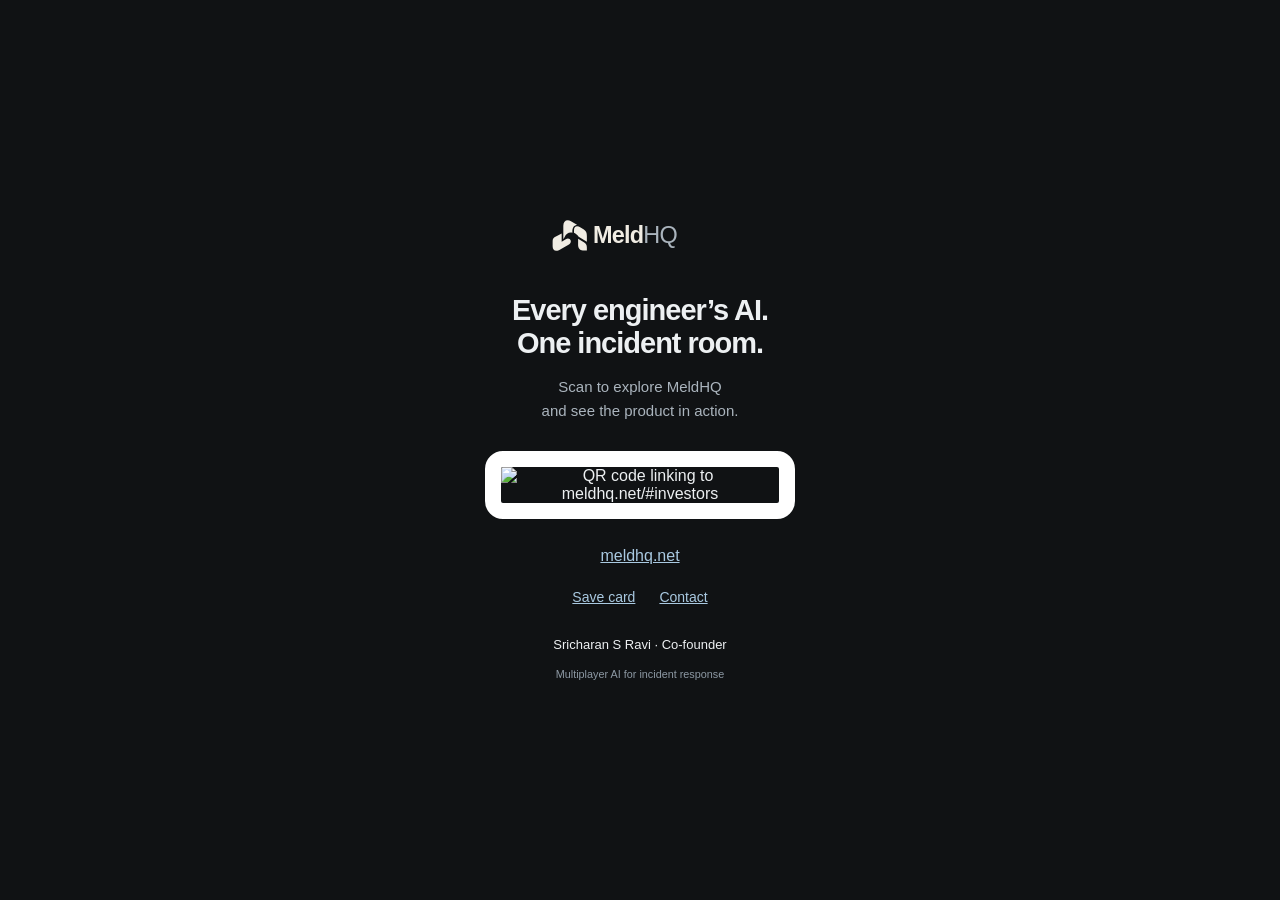
==== card.html @ eb3d2608 "Add investor overview and mobile QR card" ====
<!doctype html><html lang="en"><head><meta charset="utf-8"><meta name="viewport" content="width=device-width,initial-scale=1"><meta name="theme-color" content="#101214"><title>MeldHQ · Connect</title><style>*{box-sizing:border-box}body{margin:0;background:#101214;color:#edf0f2;font-family:Arial,Helvetica,sans-serif;min-height:100svh;display:grid;place-items:center}.card{width:min(100%,460px);padding:36px 28px;text-align:center}header img{width:180px}h1{font-size:29px;line-height:1.15;letter-spacing:-1px;margin:35px 0 12px}p{color:#aab4bd;font-size:15px;line-height:1.6} .qr{width:min(100%,310px);display:block;margin:28px auto;border:16px solid white;border-radius:18px}a{color:#a9c9e1}footer{margin-top:28px;font-size:13px;line-height:1.8}.actions{display:flex;justify-content:center;gap:24px;margin-top:24px;font-size:14px}small{display:block;color:#8d99a4;margin-top:8px}</style></head><body><main class="card"><header><img src="meldhq-wordmark.svg" alt="MeldHQ"></header><h1>Every engineer’s AI.<br>One incident room.</h1><p>Scan to explore MeldHQ<br>and see the product in action.</p><img class="qr" src="assets/meld-investor-qr.png" alt="QR code linking to meldhq.net/#investors"><a href="https://meldhq.net/#investors">meldhq.net</a><div class="actions"><a href="assets/MeldHQ-connect-card.png" download>Save card</a><a href="mailto:sricharanravi@meldhq.net">Contact</a></div><footer>Sricharan S Ravi · Co-founder<small>Multiplayer AI for incident response</small></footer></main></body></html>
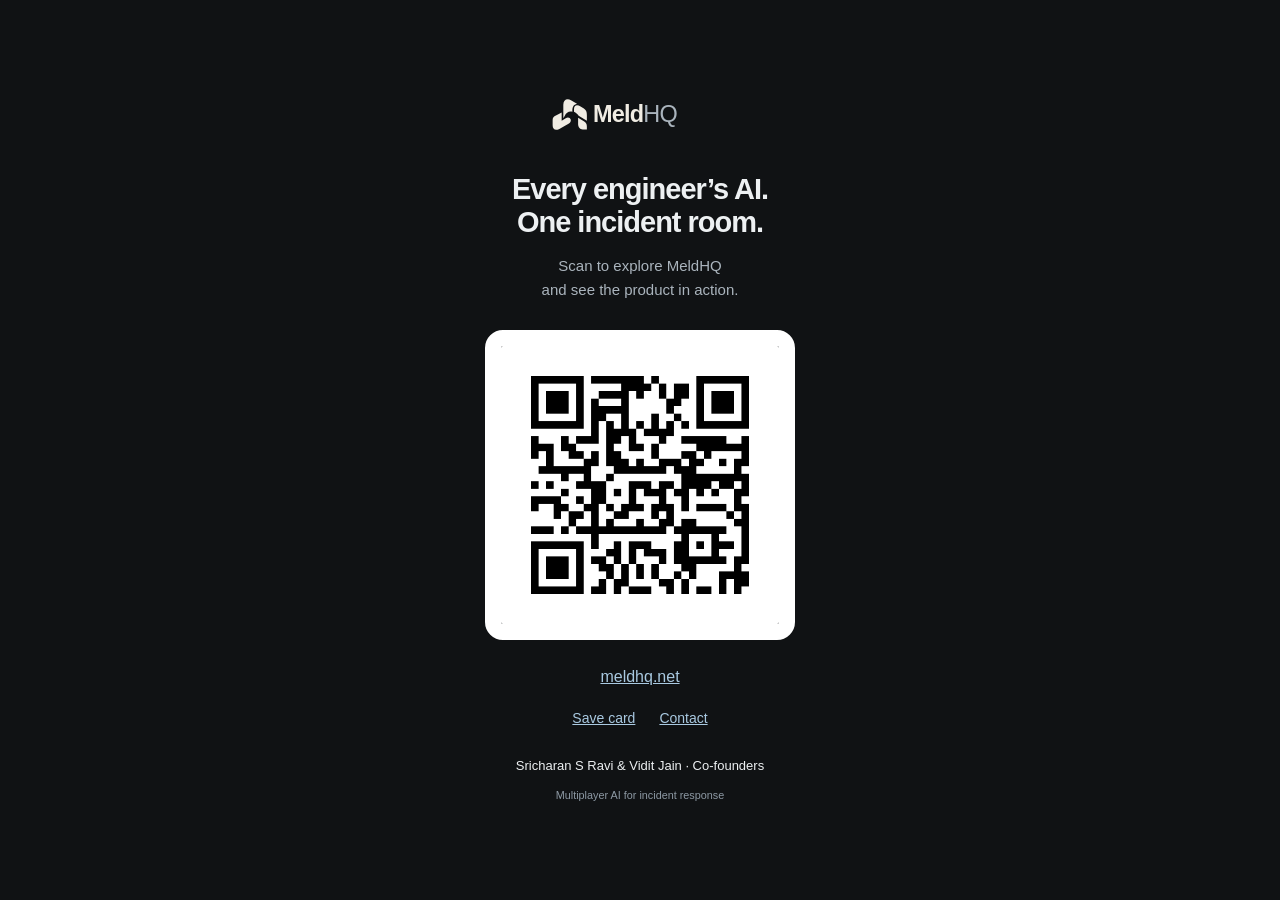
==== commit bf7dad78: "Credit both MeldHQ co-founders on QR card" ====
--- a/card.html
+++ b/card.html
@@ -1 +1 @@
-<!doctype html><html lang="en"><head><meta charset="utf-8"><meta name="viewport" content="width=device-width,initial-scale=1"><meta name="theme-color" content="#101214"><title>MeldHQ · Connect</title><style>*{box-sizing:border-box}body{margin:0;background:#101214;color:#edf0f2;font-family:Arial,Helvetica,sans-serif;min-height:100svh;display:grid;place-items:center}.card{width:min(100%,460px);padding:36px 28px;text-align:center}header img{width:180px}h1{font-size:29px;line-height:1.15;letter-spacing:-1px;margin:35px 0 12px}p{color:#aab4bd;font-size:15px;line-height:1.6} .qr{width:min(100%,310px);display:block;margin:28px auto;border:16px solid white;border-radius:18px}a{color:#a9c9e1}footer{margin-top:28px;font-size:13px;line-height:1.8}.actions{display:flex;justify-content:center;gap:24px;margin-top:24px;font-size:14px}small{display:block;color:#8d99a4;margin-top:8px}</style></head><body><main class="card"><header><img src="meldhq-wordmark.svg" alt="MeldHQ"></header><h1>Every engineer’s AI.<br>One incident room.</h1><p>Scan to explore MeldHQ<br>and see the product in action.</p><img class="qr" src="assets/meld-investor-qr.png" alt="QR code linking to meldhq.net/#investors"><a href="https://meldhq.net/#investors">meldhq.net</a><div class="actions"><a href="assets/MeldHQ-connect-card.png" download>Save card</a><a href="mailto:sricharanravi@meldhq.net">Contact</a></div><footer>Sricharan S Ravi · Co-founder<small>Multiplayer AI for incident response</small></footer></main></body></html>+<!doctype html><html lang="en"><head><meta charset="utf-8"><meta name="viewport" content="width=device-width,initial-scale=1"><meta name="theme-color" content="#101214"><title>MeldHQ · Connect</title><style>*{box-sizing:border-box}body{margin:0;background:#101214;color:#edf0f2;font-family:Arial,Helvetica,sans-serif;min-height:100svh;display:grid;place-items:center}.card{width:min(100%,460px);padding:36px 28px;text-align:center}header img{width:180px}h1{font-size:29px;line-height:1.15;letter-spacing:-1px;margin:35px 0 12px}p{color:#aab4bd;font-size:15px;line-height:1.6} .qr{width:min(100%,310px);display:block;margin:28px auto;border:16px solid white;border-radius:18px}a{color:#a9c9e1}footer{margin-top:28px;font-size:13px;line-height:1.8}.actions{display:flex;justify-content:center;gap:24px;margin-top:24px;font-size:14px}small{display:block;color:#8d99a4;margin-top:8px}</style></head><body><main class="card"><header><img src="meldhq-wordmark.svg" alt="MeldHQ"></header><h1>Every engineer’s AI.<br>One incident room.</h1><p>Scan to explore MeldHQ<br>and see the product in action.</p><img class="qr" src="assets/meld-investor-qr.png" alt="QR code linking to meldhq.net/#investors"><a href="https://meldhq.net/#investors">meldhq.net</a><div class="actions"><a href="assets/MeldHQ-connect-card.png" download>Save card</a><a href="mailto:sricharanravi@meldhq.net">Contact</a></div><footer>Sricharan S Ravi &amp; Vidit Jain · Co-founders<small>Multiplayer AI for incident response</small></footer></main></body></html>
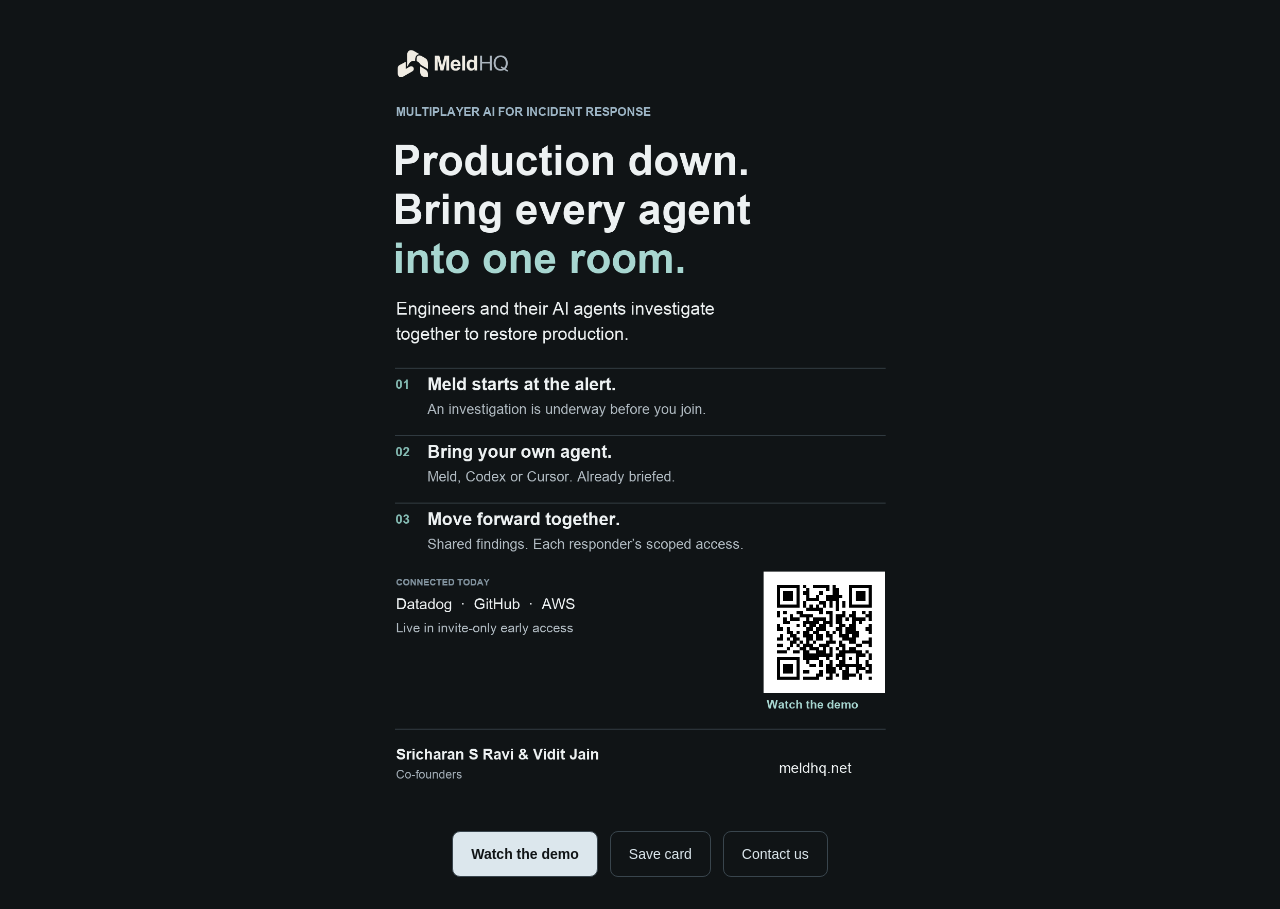
==== commit 46e32d9d: "Embed short demo and refresh overview card" ====
--- a/card.html
+++ b/card.html
@@ -1 +1 @@
-<!doctype html><html lang="en"><head><meta charset="utf-8"><meta name="viewport" content="width=device-width,initial-scale=1"><meta name="theme-color" content="#101214"><title>MeldHQ · Connect</title><style>*{box-sizing:border-box}body{margin:0;background:#101214;color:#edf0f2;font-family:Arial,Helvetica,sans-serif;min-height:100svh;display:grid;place-items:center}.card{width:min(100%,460px);padding:36px 28px;text-align:center}header img{width:180px}h1{font-size:29px;line-height:1.15;letter-spacing:-1px;margin:35px 0 12px}p{color:#aab4bd;font-size:15px;line-height:1.6} .qr{width:min(100%,310px);display:block;margin:28px auto;border:16px solid white;border-radius:18px}a{color:#a9c9e1}footer{margin-top:28px;font-size:13px;line-height:1.8}.actions{display:flex;justify-content:center;gap:24px;margin-top:24px;font-size:14px}small{display:block;color:#8d99a4;margin-top:8px}</style></head><body><main class="card"><header><img src="meldhq-wordmark.svg" alt="MeldHQ"></header><h1>Every engineer’s AI.<br>One incident room.</h1><p>Scan to explore MeldHQ<br>and see the product in action.</p><img class="qr" src="assets/meld-investor-qr.png" alt="QR code linking to meldhq.net/#investors"><a href="https://meldhq.net/#investors">meldhq.net</a><div class="actions"><a href="assets/MeldHQ-connect-card.png" download>Save card</a><a href="mailto:sricharanravi@meldhq.net">Contact</a></div><footer>Sricharan S Ravi &amp; Vidit Jain · Co-founders<small>Multiplayer AI for incident response</small></footer></main></body></html>+<!doctype html><html lang="en"><head><meta charset="utf-8"><meta name="viewport" content="width=device-width,initial-scale=1"><meta name="theme-color" content="#101416"><meta name="description" content="MeldHQ: multiplayer AI for incident response. Engineers and their agents investigate together to restore production."><meta property="og:title" content="MeldHQ · Every engineer’s AI. One incident room."><meta property="og:image" content="https://meldhq.net/assets/MeldHQ-overview.png"><title>MeldHQ · The overview</title><style>*{box-sizing:border-box}body{margin:0;background:#101416;color:#eef1f2;font-family:Arial,sans-serif}main{max-width:580px;margin:auto;padding:18px 12px 32px}img{width:100%;display:block}.actions{display:flex;gap:12px;flex-wrap:wrap;justify-content:center;margin-top:20px}a{font-size:14px;color:#dce7ed;text-decoration:none;padding:14px 18px;border:1px solid #39454d;border-radius:8px}.primary{background:#dce7ed;color:#101416;font-weight:bold}</style></head><body><main><img src="assets/MeldHQ-overview.png" alt="MeldHQ: multiplayer AI for incident response. Production down? Bring every agent into one room. Meld starts at the alert. Engineers join with Meld, Codex or Cursor, already briefed. Shared findings and each responder’s scoped access. Connected today: Datadog, GitHub, AWS. Live invite-only early access. Co-founders Sricharan S Ravi and Vidit Jain."><nav class="actions" aria-label="Explore MeldHQ"><a class="primary" href="/#investor-demo">Watch the demo</a><a href="assets/MeldHQ-overview.png" download>Save card</a><a href="mailto:sricharanravi@meldhq.net">Contact us</a></nav></main></body></html>
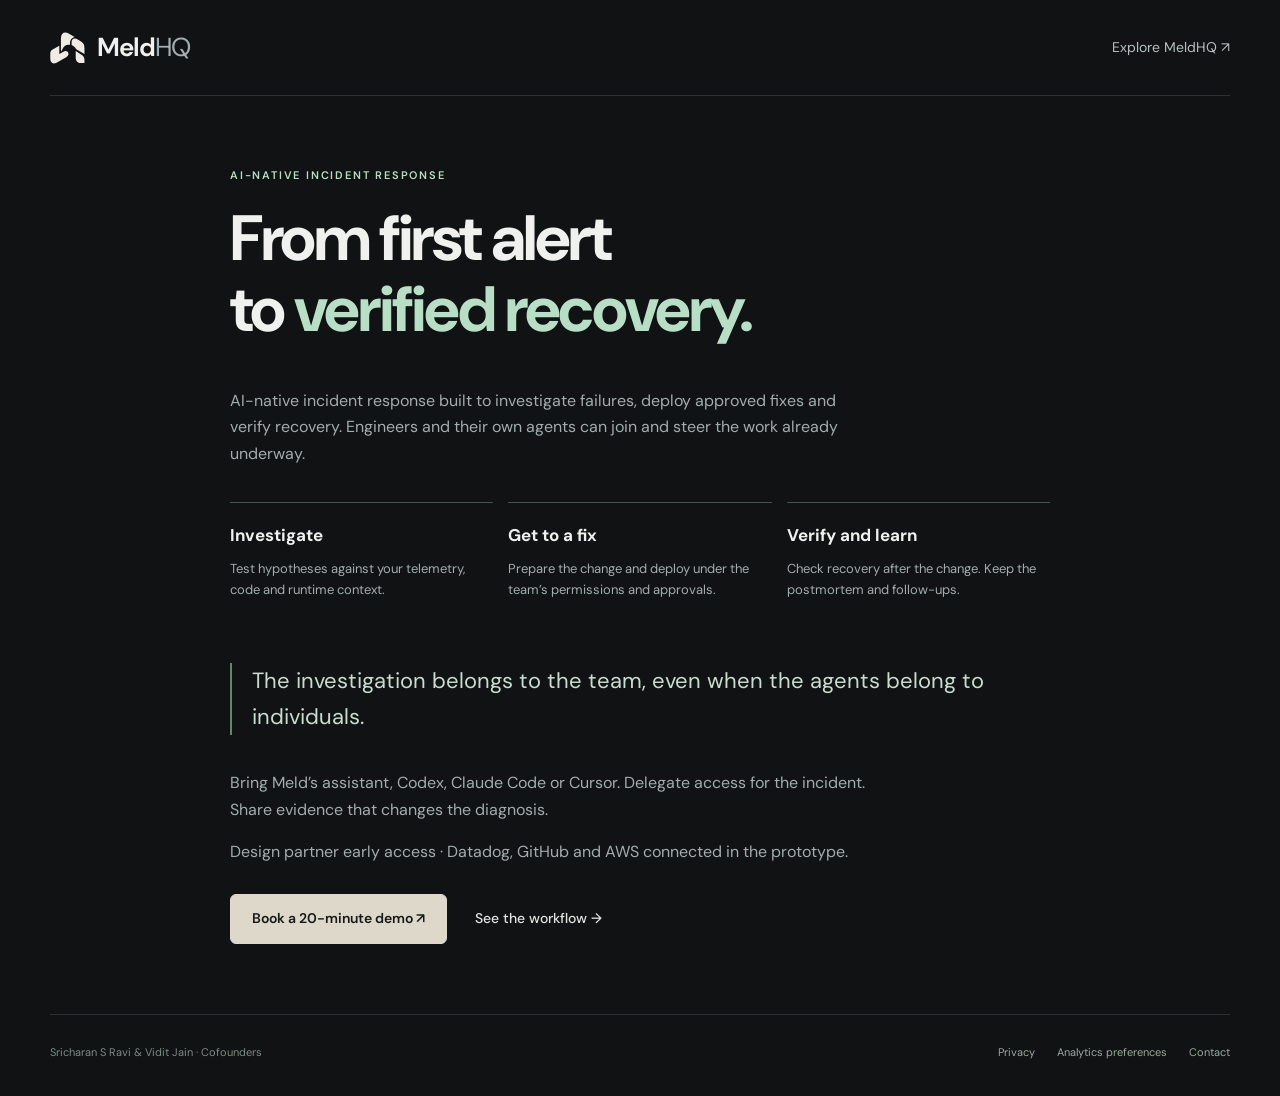
==== commit 1ea13e17: "Refresh recovery-first website and add opt-in PostHog analytics" ====
--- a/card.html
+++ b/card.html
@@ -1 +1 @@
-<!doctype html><html lang="en"><head><meta charset="utf-8"><meta name="viewport" content="width=device-width,initial-scale=1"><meta name="theme-color" content="#101416"><meta name="description" content="MeldHQ: multiplayer AI for incident response. Engineers and their agents investigate together to restore production."><meta property="og:title" content="MeldHQ · Every engineer’s AI. One incident room."><meta property="og:image" content="https://meldhq.net/assets/MeldHQ-overview.png"><title>MeldHQ · The overview</title><style>*{box-sizing:border-box}body{margin:0;background:#101416;color:#eef1f2;font-family:Arial,sans-serif}main{max-width:580px;margin:auto;padding:18px 12px 32px}img{width:100%;display:block}.actions{display:flex;gap:12px;flex-wrap:wrap;justify-content:center;margin-top:20px}a{font-size:14px;color:#dce7ed;text-decoration:none;padding:14px 18px;border:1px solid #39454d;border-radius:8px}.primary{background:#dce7ed;color:#101416;font-weight:bold}</style></head><body><main><img src="assets/MeldHQ-overview.png" alt="MeldHQ: multiplayer AI for incident response. Production down? Bring every agent into one room. Meld starts at the alert. Engineers join with Meld, Codex or Cursor, already briefed. Shared findings and each responder’s scoped access. Connected today: Datadog, GitHub, AWS. Live invite-only early access. Co-founders Sricharan S Ravi and Vidit Jain."><nav class="actions" aria-label="Explore MeldHQ"><a class="primary" href="/#investor-demo">Watch the demo</a><a href="assets/MeldHQ-overview.png" download>Save card</a><a href="mailto:sricharanravi@meldhq.net">Contact us</a></nav></main></body></html>+<!doctype html><html lang="en"><head><meta charset="UTF-8"><meta name="viewport" content="width=device-width,initial-scale=1"><meta name="theme-color" content="#101214"><title>MeldHQ | The overview</title><meta name="description" content="AI incident response, from first alert to verified recovery."><meta property="og:title" content="MeldHQ — From first alert to verified recovery."><meta property="og:description" content="Meld investigates. Your team can shape the investigation. The learning stays with you."><link rel="canonical" href="https://meldhq.net/card.html"><link rel="icon" href="favicon.svg" type="image/svg+xml"><link rel="stylesheet" href="website.css?v=recovery-1"><script src="analytics-config.js?v=1" defer></script><script src="analytics.js?v=1" defer></script><script src="website.js?v=1" defer></script></head><body><header class="nav wrap"><a class="brand" href="/" aria-label="MeldHQ home"><img src="meldhq-mark.svg" width="35" height="33" alt=""><span>Meld<span class="hq">HQ</span></span></a><nav><a href="/">Explore MeldHQ ↗</a></nav></header><main class="overview wrap"><p class="eyebrow">AI-NATIVE INCIDENT RESPONSE</p><h1>From first alert<br>to <span>verified recovery.</span></h1><p>AI-native incident response built to investigate failures, deploy approved fixes and verify recovery. Engineers and their own agents can join and steer the work already underway.</p><div class="overview-stages"><div><strong>Investigate</strong><p>Test hypotheses against your telemetry, code and runtime context.</p></div><div><strong>Get to a fix</strong><p>Prepare the change and deploy under the team’s permissions and approvals.</p></div><div><strong>Verify and learn</strong><p>Check recovery after the change. Keep the postmortem and follow-ups.</p></div></div><blockquote>The investigation belongs to the team, even when the agents belong to individuals.</blockquote><p>Bring Meld’s assistant, Codex, Claude Code or Cursor. Delegate access for the incident. Share evidence that changes the diagnosis.</p><p>Design partner early access · Datadog, GitHub and AWS connected in the prototype.</p><div class="hero-actions"><a class="button" href="https://calendar.app.google/288JiRyM8VTCZps88" data-event="demo_booking_clicked" data-placement="overview">Book a 20-minute demo ↗</a><a class="text-link" href="/#workflow" data-event="workflow_opened" data-placement="overview">See the workflow →</a></div></main><footer class="wrap"><span class="footer-tagline">Sricharan S Ravi &amp; Vidit Jain · Cofounders</span><div><a href="/privacy.html">Privacy</a><button class="plain-button" data-analytics-settings>Analytics preferences</button><a href="mailto:sricharanravi@meldhq.net">Contact</a></div></footer></body></html>
--- a/website.css
+++ b/website.css
@@ -0,0 +1,8 @@
+@import url('https://fonts.googleapis.com/css2?family=DM+Sans:wght@400;450;500;550;600;650;700&display=swap');
+:root{color-scheme:dark;--bg:#101214;--surface:#171a1d;--raised:#1e2327;--line:#2b3033;--text:#f0f1ee;--muted:#a4acae;--accent:#b8dfc6;--warm:#ddd8ca;font-synthesis:none}*{box-sizing:border-box}html{scroll-behavior:smooth;scroll-padding-top:28px}body{margin:0;background:var(--bg);color:var(--text);font:16px/1.65 'DM Sans',system-ui,sans-serif;-webkit-font-smoothing:antialiased}button,input{font:inherit}button,a{touch-action:manipulation}button{cursor:pointer}a{color:inherit;text-decoration:none}a:hover{color:var(--accent)}a:focus-visible,button:focus-visible,summary:focus-visible,input:focus-visible,[tabindex]:focus-visible{outline:2px solid var(--accent);outline-offset:5px}img{max-width:100%}button{color:inherit}h1,h2,h3,p{margin-top:0}h2{font-size:clamp(30px,3.6vw,46px);line-height:1.16;letter-spacing:-1.7px;font-weight:500;margin-bottom:0}h2 span{color:var(--muted)}h3{font-weight:550;letter-spacing:-.45px;font-size:21px;line-height:1.4}p{color:var(--muted)}.wrap{width:min(1180px,calc(100% - 80px));margin-inline:auto}.skip{position:absolute;left:16px;top:-80px;z-index:30;padding:12px;background:var(--text);color:var(--bg)}.skip:focus{top:12px}.nav{min-height:96px;display:flex;gap:30px;align-items:center;justify-content:space-between;border-bottom:1px solid var(--line)}.brand{display:inline-flex;gap:12px;align-items:center;font-weight:650;font-size:26px;letter-spacing:-1px;flex-shrink:0}.brand img{object-fit:contain}.hq{font-weight:400;color:var(--muted)}nav{display:flex;align-items:center;gap:28px}nav>a{font-size:14px;color:#b9bfc0}.button{display:inline-flex;align-items:center;justify-content:center;gap:20px;border:1px solid var(--warm);border-radius:6px;min-height:50px;padding:11px 21px;font-size:14px;line-height:1.5;font-weight:600;background:var(--warm);color:#151a18;transition:background .15s,transform .15s}.button:hover{color:#101713;background:#f0eadb;transform:translateY(-1px)}.button.small{min-height:40px;padding:9px 16px;gap:17px}.button.secondary{background:transparent;border-color:#48524b;color:var(--text)}.button:disabled{opacity:.65;cursor:wait}.eyebrow{font-size:11px;letter-spacing:1.8px;font-weight:600;color:var(--accent);margin-bottom:20px}.signal-dot{display:inline-block;width:7px;height:7px;border-radius:50%;background:var(--accent);margin-right:8px;box-shadow:0 0 15px #b8dfc633}.hero{padding-top:76px;padding-bottom:55px}.hero h1{font-size:clamp(50px,6.8vw,87px);font-weight:500;line-height:1.045;letter-spacing:-4.8px;margin:0 0 28px}.hero h1 span{color:var(--accent)}.lead{font-size:19px;line-height:1.7;max-width:730px;color:#b9c1c1;margin-bottom:0}.hero-actions{display:flex;gap:28px;align-items:center;margin-top:28px}.text-link{font-size:14px;font-weight:500;color:#e1e4df;display:inline-flex;align-items:center;gap:15px}.hero-note{font-size:12px;color:#8e989a;margin:19px 0 0}.section-heading{display:grid;grid-template-columns:1.4fr 1fr;gap:70px;align-items:end;margin-bottom:32px}.section-heading>p{font-size:16px;max-width:400px;margin:0}.section-heading .eyebrow{margin-bottom:14px}.workflow{padding:35px 0 92px}.workflow .section-heading h2{font-size:36px}.workflow-shell{display:grid;grid-template-columns:290px minmax(0,1fr);border:1px solid #38413d;border-radius:12px;overflow:hidden;background:#15191a;box-shadow:0 25px 80px #0003}.workflow-steps{padding:20px 12px;border-right:1px solid var(--line);display:flex;flex-direction:column;justify-content:center;gap:8px;background:#141718}.workflow-steps button{display:flex;align-items:center;gap:13px;width:100%;text-align:left;min-height:82px;padding:13px;border:1px solid transparent;border-radius:6px;background:transparent;color:var(--muted)}.workflow-steps button:hover{background:#1b2320}.workflow-steps button[aria-selected=true]{background:#222c26;border-color:#425c4b;color:var(--text)}.step-number{font-size:11px;color:#77867d;align-self:flex-start;padding-top:5px}.workflow-steps strong{font-size:15px;font-weight:550;display:block}.workflow-steps small{display:block;font-size:11px;margin-top:3px;color:#a1afa5;line-height:1.5}.step-arrow{margin-left:auto;color:var(--accent);visibility:hidden}.workflow-steps button[aria-selected=true] .step-arrow{visibility:visible}.workflow-example{min-width:0;display:flex;flex-direction:column}.example-bar{display:flex;justify-content:space-between;gap:20px;align-items:center;min-height:58px;padding:15px 25px;border-bottom:1px solid var(--line);font-size:13px}.example-bar>span:first-child{display:flex;align-items:center;gap:10px}.dim{color:#85918d}.example-label{font-size:9px;letter-spacing:1.25px;color:#8f9994;white-space:nowrap}#workflow-panel{padding:27px 34px 22px;flex:1;min-height:378px}#workflow-panel h3{font-size:24px;margin:16px 0 10px;letter-spacing:-.7px}.panel-heading{display:flex;justify-content:space-between;gap:15px;align-items:center}.status{display:inline-flex;font-size:10px;padding:3px 9px;border-radius:4px;border:1px solid #476450;color:#c8e1ce;background:#203125}.status.draft{color:#dbcda7;border-color:#6b6043;background:#2c281e}.sample-time{font-size:11px;color:#8d9793}.panel-summary{font-size:13px;max-width:560px;margin-bottom:20px}.finding{display:flex;gap:13px;margin:15px 0 20px}.finding>img{padding:2px;flex-shrink:0;margin-top:2px}.finding strong{font-size:13px}.finding p{font-size:13px;line-height:1.75;margin:5px 0 0;color:#c3cac5;max-width:560px}.evidence-list{border:1px solid #343d37;border-radius:6px;overflow:hidden}.evidence-list>div{display:flex;align-items:center;justify-content:space-between;gap:14px;padding:11px 14px;font-size:12px}.evidence-list>div+div{border-top:1px solid #303a33}.muted{color:var(--muted);font-size:11px}.accent{color:var(--accent);font-size:11px}.example-footer{display:flex;gap:20px;justify-content:space-between;align-items:center;min-height:62px;padding:13px 25px;border-top:1px solid var(--line);background:#171d19}.example-footer>span{font-size:11px;max-width:540px;color:#a5b3a9}.example-footer button{background:none;border:0;color:var(--accent);white-space:nowrap;font-size:12px;padding:8px}.sample-note{font-size:11px;color:#84918b;margin:13px 0 0}.team-section,.platform,.learning,.demo-section,.faq{border-top:1px solid var(--line);padding-top:74px;padding-bottom:78px}.team-section .section-heading{grid-template-columns:1.5fr 1fr;gap:40px}.team-section h2{font-size:clamp(30px,3.3vw,41px)}.team-grid{display:grid;grid-template-columns:1fr 1fr;gap:85px;align-items:center;margin-top:45px}.team-copy h3{font-size:19px;margin-bottom:9px}.team-copy p{font-size:15px;margin-bottom:26px;max-width:480px}.agent-names,.provider-row{display:flex;gap:24px;align-items:center;flex-wrap:wrap}.agent-names>span,.provider-row>span{display:flex;gap:9px;align-items:center;font-size:13px;color:#d2d8d5}.agent-names img{object-fit:contain}.shared-evidence{border:1px solid #3d4940;border-radius:10px;padding:30px;background:linear-gradient(135deg,#1a231e,#151a18)}.evidence-person{display:flex;gap:12px;align-items:center}.avatar{display:inline-flex;align-items:center;justify-content:center;width:34px;height:34px;flex-shrink:0;font-size:12px;border:1px solid #58624c;border-radius:7px;background:#343b2b;color:#dce6c8}.meld-avatar{padding:6px;background:#243a2d;border-color:#45614f;object-fit:contain}.evidence-person strong{font-size:13px;font-weight:550;display:block}.evidence-person small{font-size:10px;color:#94a69a;display:block;margin-top:3px}.shared-evidence blockquote{margin:18px 0 0 46px;color:#c7d4cb;font-size:15px;line-height:1.65}.evidence-connector{color:#5f8c70;margin:12px 0 12px 13px}.evidence-result{font-size:13px;border-top:1px solid #334337;margin:20px 0 0;padding-top:17px;color:#b8d3c0}.platform-grid{display:grid;grid-template-columns:repeat(3,1fr);gap:0;border:1px solid var(--line);border-radius:9px;overflow:hidden}.platform-grid article{padding:28px;background:#15181a;min-width:0}.platform-grid article+article{border-left:1px solid var(--line)}.feature-index{font-size:10px;letter-spacing:1.3px;color:#a5b5aa;display:block;margin-bottom:22px}.platform-grid h3{font-size:21px;margin-bottom:12px}.platform-grid p{font-size:14px;min-height:116px;margin-bottom:25px}.provider-row{gap:14px;margin-top:37px}.provider-row>span{gap:7px;font-size:11px}.provider-row img{object-fit:contain}.platform-grid article>small{display:block;color:#839088;font-size:10px;margin-top:18px}.permission-example{border:1px solid #36453a;border-radius:5px;padding:12px;font-size:11px;display:grid;gap:8px;background:#172019}.permission-example>span{display:flex;justify-content:space-between;gap:10px}.permission-example>span:first-child{padding-bottom:7px;border-bottom:1px solid #344238;color:#c2d2c7}.permission-example b{font-weight:400;color:var(--accent)}.permission-example .dim{font-size:9px}.record-example{display:grid;gap:12px;font-size:12px;padding-top:8px}.record-example>span{display:flex;gap:8px;align-items:center}.record-example i{width:5px;height:5px;background:#a9c3b0;border-radius:50%}.record-example small{font-size:10px;color:#8b9e91;margin-left:auto}.learning{display:grid;grid-template-columns:1fr 1fr;gap:85px;align-items:center}.learning h2{margin-bottom:24px}.learning p{font-size:15px;max-width:460px}.learning .learning-vision{margin-top:24px;color:#bfd0c4;max-width:440px;font-size:16px}.postmortem{padding:29px;border:1px solid #3b413c;border-radius:8px;background:#191d1a;transform:rotate(-1deg)}.document-label{font-size:9px;letter-spacing:1px;color:#a9b4ad;display:flex;align-items:center;gap:9px}.document-icon{font-size:20px;color:#d6dfd7}.document-label>span:last-child{margin-left:auto;font-size:9px;letter-spacing:0;color:#c6d3c9;border:1px solid #414f44;border-radius:4px;padding:3px 7px}.postmortem h3{font-size:20px;letter-spacing:-.5px;margin:20px 0}.postmortem dl{margin:0}.postmortem dl>div{border-top:1px solid #303a32;padding:12px 0}.postmortem dt{font-size:11px;color:#b9cabc;margin-bottom:4px}.postmortem dd{font-size:12px;color:#96a49b;margin:0}.postmortem>small{font-size:9px;color:#7d8d80;display:block;margin-top:10px}.demo-section{display:grid;grid-template-columns:.85fr 1.15fr;gap:70px;align-items:center}.demo-section h2{margin-bottom:22px}.demo-section p{font-size:15px}.video-container{border:1px solid #364039;background:#151a17;border-radius:8px;overflow:hidden}.video-container video{width:100%;display:block;aspect-ratio:16/9}.video-container p{font-size:10px;padding:11px 15px;margin:0}.faq{max-width:880px}.faq details{border-top:1px solid var(--line);padding:20px 0}.faq details:last-child{border-bottom:1px solid var(--line)}summary{cursor:pointer;font-size:17px;font-weight:500;list-style:none;display:flex;gap:20px;align-items:center;justify-content:space-between}summary::-webkit-details-marker{display:none}summary:after{content:'+';font-weight:400;color:#8fa696;font-size:22px}details[open] summary:after{content:'−'}.faq details p{font-size:14px;margin:14px 34px 0 0;max-width:740px}.early-access{display:grid;grid-template-columns:1fr 1fr;gap:85px;border-top:1px solid var(--line);padding:75px 0}.early-access h2{margin-bottom:22px}.early-access p{font-size:15px;max-width:445px}.early-access form{align-self:center;background:#191e1a;border:1px solid #364139;border-radius:9px;padding:28px}.early-access form h3{font-size:20px;margin-bottom:8px}.early-access form p{font-size:13px}.early-access label{display:block;font-size:12px;margin-bottom:8px;color:#c6d1c8}.form-row{display:flex;gap:8px}.form-row input{min-width:0;width:100%;background:#101713;color:var(--text);border:1px solid #46554a;border-radius:5px;padding:10px 13px;font-size:14px}.form-row .button{flex-shrink:0;gap:14px;min-height:45px;padding:10px 14px;font-size:12px}.early-access form>small{font-size:10px;color:#87958b;display:block}.early-access form>small a{text-decoration:underline;text-underline-offset:3px}#access-status{margin:12px 0;font-size:12px;min-height:18px;color:#c7dfce}#access-status.error{color:#f2b0a3}.honeypot{position:absolute;left:-9999px;width:1px;height:1px;overflow:hidden}.founder-note{border-top:1px solid var(--line);padding:25px 0;display:flex;justify-content:space-between;align-items:center;gap:25px}.founder-note p{font-size:12px;color:#b7c0ba;margin:0}.founder-note p span{color:#7f8c84;font-size:11px}.founder-note>div{display:flex;gap:25px;font-size:12px}footer{display:flex;align-items:center;gap:25px;padding-top:28px;padding-bottom:35px;border-top:1px solid var(--line)}footer .brand{font-size:22px}footer .footer-tagline{font-size:11px;color:#7f8b83}footer>div{display:flex;gap:22px;align-items:center;margin-left:auto;font-size:11px;color:#9da99f}.plain-button{background:transparent;border:0;padding:0;color:inherit;font-size:inherit}.plain-button:hover{color:var(--accent)}.example-code{font:12px/1.8 ui-monospace,SFMono-Regular,Menlo,monospace;background:#101613;border:1px solid #34483b;border-radius:5px;padding:13px 16px;white-space:pre-wrap;overflow-wrap:anywhere;margin:10px 0 0;color:#cbd5ce}.example-code .added{color:#b8dfc6}.example-diff summary{font-size:12px;color:var(--accent)}.panel-note{font-size:11px;color:#94a298;margin:12px 0 0}.checks{display:grid;grid-template-columns:repeat(3,1fr);gap:10px;margin:20px 0}.checks>div{border:1px solid #364d3c;border-radius:5px;padding:15px;background:#1a271e}.checks strong{font-size:23px;display:block;color:#c9e6d0;font-weight:500}.checks small{display:block;font-size:10px;color:#92aa98;line-height:1.6}.stage-list{font-size:13px;color:#b7c9bd;padding-left:20px;line-height:2}.consent{position:fixed;z-index:40;bottom:18px;left:18px;width:min(440px,calc(100% - 36px));padding:20px;border:1px solid #526453;border-radius:9px;background:#202923;box-shadow:0 12px 50px #0007}.consent h2{font-size:17px;letter-spacing:-.3px;margin:0 0 8px}.consent p{font-size:12px;line-height:1.7;margin:0 0 14px;color:#c1ccc4}.consent-actions{display:flex;gap:10px}.consent .button{font-size:12px;min-height:36px;padding:7px 12px}.consent p a{text-decoration:underline}.privacy-page{max-width:760px;padding:65px 0 90px}.privacy-page h1{font-size:48px;letter-spacing:-2px;line-height:1.15}.privacy-page h2{font-size:24px;letter-spacing:-.6px;margin:32px 0 14px}.privacy-page p,.privacy-page li{font-size:15px;color:#b0bcb3}.privacy-page a{text-decoration:underline;text-underline-offset:3px}.overview{max-width:820px;padding:70px 0}.overview h1{font-size:clamp(40px,5vw,65px);line-height:1.1;letter-spacing:-2.4px}.overview h1 span{color:var(--accent)}.overview p{max-width:640px}.overview .overview-stages{display:grid;grid-template-columns:repeat(3,1fr);gap:15px;margin:35px 0}.overview-stages>div{border-top:1px solid #475747;padding:18px 0}.overview-stages strong{display:block;font-size:17px}.overview-stages p{font-size:13px;margin:9px 0}.overview .hero-actions{flex-wrap:wrap}.overview blockquote{font-size:22px;color:#cadccf;border-left:2px solid #64856e;padding-left:20px;margin:35px 0}
+@media(min-width:1450px){.hero{padding-top:88px}.hero h1{font-size:90px}}
+@media(max-width:1000px){.wrap{width:calc(100% - 48px)}nav{gap:20px}.nav nav>a:nth-child(3){display:none}.team-grid,.learning,.demo-section,.early-access{gap:35px}.platform-grid article{padding:22px}.platform-grid p{min-height:140px}.workflow-shell{grid-template-columns:255px minmax(0,1fr)}.workflow-steps button{padding:11px;gap:10px}.section-heading{gap:35px}.workflow .section-heading h2{font-size:33px}.example-label{font-size:8px;letter-spacing:.7px}#workflow-panel{padding:24px}.provider-row{gap:12px}.provider-row span{font-size:10px}footer{flex-wrap:wrap}.footer-tagline{display:none}}
+@media(max-width:760px){.nav{min-height:78px}.nav nav>a:not(.button){display:none}.hero{padding-top:52px;padding-bottom:38px}.hero h1{font-size:clamp(43px,8vw,67px);letter-spacing:-2.5px}.lead{font-size:17px}.hero-note{font-size:10px}.section-heading,.team-section .section-heading{grid-template-columns:1fr;gap:20px}.section-heading>p{max-width:100%;font-size:14px}.workflow{padding-bottom:55px}.workflow-shell{grid-template-columns:1fr}.workflow-steps{flex-direction:row;justify-content:initial;overflow-x:auto;gap:6px;padding:12px;border-right:0;border-bottom:1px solid var(--line);scrollbar-width:thin}.workflow-steps button{width:auto;min-width:125px;min-height:65px;flex-shrink:0;gap:8px;padding:10px}.workflow-steps small,.step-arrow{display:none}.workflow-steps strong{font-size:12px;max-width:84px}.step-number{align-self:center;font-size:10px;padding:0}.example-bar{padding:13px 18px;font-size:11px}.example-label{font-size:7px}.example-footer{padding:12px 18px}.example-footer>span{font-size:10px}#workflow-panel{min-height:380px;padding:22px}.team-grid,.learning,.demo-section,.early-access{grid-template-columns:1fr;gap:30px}.team-grid{margin-top:28px}.team-copy p{max-width:100%}.team-section,.platform,.learning,.demo-section,.faq{padding:50px 0}.platform-grid{grid-template-columns:1fr}.platform-grid article+article{border-left:0;border-top:1px solid var(--line)}.platform-grid p{min-height:0;max-width:540px}.provider-row{margin-top:10px;gap:23px}.provider-row>span{font-size:12px}.permission-example,.record-example{max-width:430px}.platform-grid article>small{margin-top:14px}.learning p{max-width:100%}.postmortem{transform:none}.demo-section{gap:25px}.faq summary{font-size:15px}.early-access{padding:50px 0}.founder-note{align-items:flex-start;flex-direction:column;gap:18px}footer>div{gap:18px;flex-wrap:wrap;margin-left:auto}.brand{font-size:24px}.hero-actions{gap:23px}.hero-actions .button{font-size:13px;padding:12px 15px}.text-link{font-size:13px}.sample-note{font-size:10px}}
+@media(max-width:420px){.wrap{width:calc(100% - 32px)}.nav{gap:14px}.nav .button{font-size:12px;gap:10px;padding:8px 12px}.brand{font-size:23px;gap:9px}.brand img{width:28px;height:28px}.hero h1{font-size:43px;letter-spacing:-2.6px}.hero-actions{gap:16px;flex-wrap:wrap}.hero .lead{font-size:16px}.hero-note{max-width:290px}.workflow .section-heading h2{font-size:30px}h2{font-size:30px;letter-spacing:-1.25px}#workflow-panel{padding:18px;min-height:400px}#workflow-panel h3{font-size:22px}.sample-time{font-size:10px}.evidence-list>div{align-items:flex-start;flex-direction:column;gap:3px}.example-label{max-width:90px;text-align:right;white-space:normal}.shared-evidence{padding:22px}.team-section h2{font-size:30px}.form-row{flex-direction:column}.early-access form{padding:23px}.checks{gap:6px}.checks>div{padding:11px}.checks strong{font-size:20px}.postmortem{padding:22px}.document-label{font-size:8px}.document-label>span:last-child{font-size:8px}.overview .overview-stages{grid-template-columns:1fr}footer>div{margin-left:0;width:100%;justify-content:space-between}}
+@media(prefers-reduced-motion:reduce){html{scroll-behavior:auto}*{transition:none!important;animation:none!important}}
+@media print{.nav,footer,.consent,.hero-actions{display:none}body{background:white;color:#111}.overview{width:100%;max-width:none}.overview h1 span,.overview blockquote,.overview p{color:#222}}
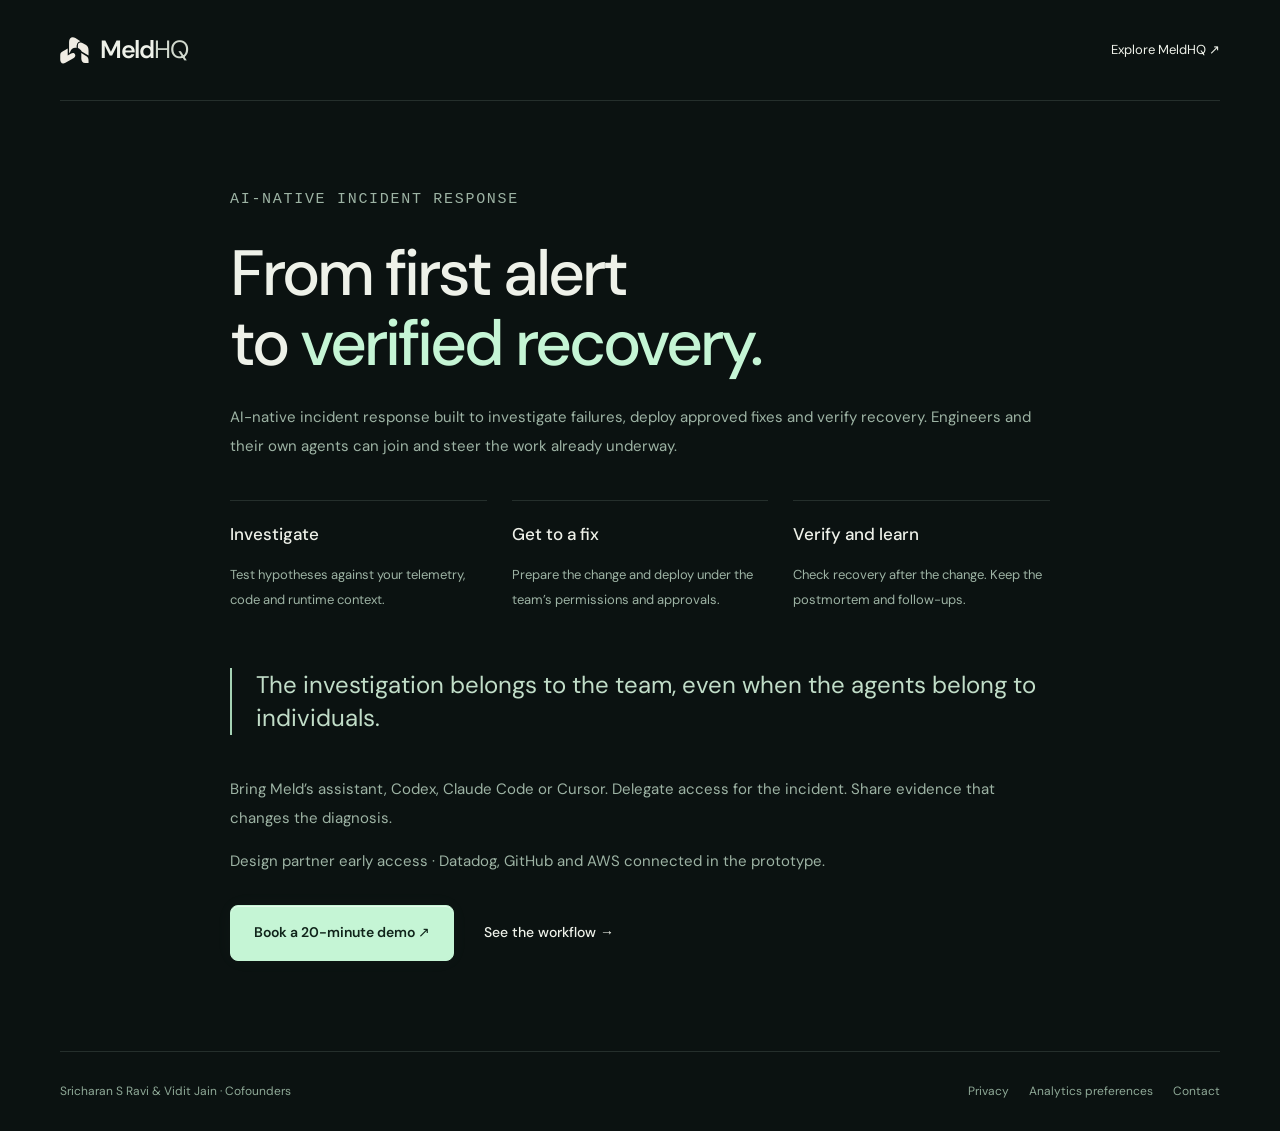
==== commit 58677413: "Deploy approved green MeldHQ marketing redesign Publish the reviewed responsive marketing site, corr" ====
--- a/card.html
+++ b/card.html
@@ -1 +1 @@
-<!doctype html><html lang="en"><head><meta charset="UTF-8"><meta name="viewport" content="width=device-width,initial-scale=1"><meta name="theme-color" content="#101214"><title>MeldHQ | The overview</title><meta name="description" content="AI incident response, from first alert to verified recovery."><meta property="og:title" content="MeldHQ — From first alert to verified recovery."><meta property="og:description" content="Meld investigates. Your team can shape the investigation. The learning stays with you."><link rel="canonical" href="https://meldhq.net/card.html"><link rel="icon" href="favicon.svg" type="image/svg+xml"><link rel="stylesheet" href="website.css?v=recovery-1"><script src="analytics-config.js?v=1" defer></script><script src="analytics.js?v=1" defer></script><script src="website.js?v=1" defer></script></head><body><header class="nav wrap"><a class="brand" href="/" aria-label="MeldHQ home"><img src="meldhq-mark.svg" width="35" height="33" alt=""><span>Meld<span class="hq">HQ</span></span></a><nav><a href="/">Explore MeldHQ ↗</a></nav></header><main class="overview wrap"><p class="eyebrow">AI-NATIVE INCIDENT RESPONSE</p><h1>From first alert<br>to <span>verified recovery.</span></h1><p>AI-native incident response built to investigate failures, deploy approved fixes and verify recovery. Engineers and their own agents can join and steer the work already underway.</p><div class="overview-stages"><div><strong>Investigate</strong><p>Test hypotheses against your telemetry, code and runtime context.</p></div><div><strong>Get to a fix</strong><p>Prepare the change and deploy under the team’s permissions and approvals.</p></div><div><strong>Verify and learn</strong><p>Check recovery after the change. Keep the postmortem and follow-ups.</p></div></div><blockquote>The investigation belongs to the team, even when the agents belong to individuals.</blockquote><p>Bring Meld’s assistant, Codex, Claude Code or Cursor. Delegate access for the incident. Share evidence that changes the diagnosis.</p><p>Design partner early access · Datadog, GitHub and AWS connected in the prototype.</p><div class="hero-actions"><a class="button" href="https://calendar.app.google/288JiRyM8VTCZps88" data-event="demo_booking_clicked" data-placement="overview">Book a 20-minute demo ↗</a><a class="text-link" href="/#workflow" data-event="workflow_opened" data-placement="overview">See the workflow →</a></div></main><footer class="wrap"><span class="footer-tagline">Sricharan S Ravi &amp; Vidit Jain · Cofounders</span><div><a href="/privacy.html">Privacy</a><button class="plain-button" data-analytics-settings>Analytics preferences</button><a href="mailto:sricharanravi@meldhq.net">Contact</a></div></footer></body></html>
+<!doctype html><html lang="en"><head><meta charset="UTF-8"><meta name="viewport" content="width=device-width,initial-scale=1"><meta name="theme-color" content="#101214"><title>MeldHQ | The overview</title><meta name="description" content="AI incident response, from first alert to verified recovery."><meta property="og:title" content="MeldHQ — From first alert to verified recovery."><meta property="og:description" content="Meld investigates. Your team can shape the investigation. The learning stays with you."><meta property="og:image" content="https://meldhq.net/assets/meldhq-social.png"><meta property="og:image:type" content="image/png"><meta property="og:image:width" content="1200"><meta property="og:image:height" content="630"><meta property="og:image:alt" content="MeldHQ. From first alert to verified recovery."><meta name="twitter:card" content="summary_large_image"><meta name="twitter:image" content="https://meldhq.net/assets/meldhq-social.png"><link rel="canonical" href="https://meldhq.net/card.html"><link rel="icon" href="favicon.svg" type="image/svg+xml"><link rel="stylesheet" href="website.css?v=20261018-redesign"><script src="analytics-config.js?v=1" defer></script><script src="analytics.js?v=2" defer></script><script src="website.js?v=20261018-redesign" defer></script></head><body><header class="nav wrap"><a class="brand" href="/" aria-label="MeldHQ home"><img src="meldhq-mark.svg" width="35" height="33" alt=""><span>Meld<span class="hq">HQ</span></span></a><nav><a href="/">Explore MeldHQ ↗</a></nav></header><main class="overview wrap"><p class="eyebrow">AI-NATIVE INCIDENT RESPONSE</p><h1>From first alert<br>to <span>verified recovery.</span></h1><p>AI-native incident response built to investigate failures, deploy approved fixes and verify recovery. Engineers and their own agents can join and steer the work already underway.</p><div class="overview-stages"><div><strong>Investigate</strong><p>Test hypotheses against your telemetry, code and runtime context.</p></div><div><strong>Get to a fix</strong><p>Prepare the change and deploy under the team’s permissions and approvals.</p></div><div><strong>Verify and learn</strong><p>Check recovery after the change. Keep the postmortem and follow-ups.</p></div></div><blockquote>The investigation belongs to the team, even when the agents belong to individuals.</blockquote><p>Bring Meld’s assistant, Codex, Claude Code or Cursor. Delegate access for the incident. Share evidence that changes the diagnosis.</p><p>Design partner early access · Datadog, GitHub and AWS connected in the prototype.</p><div class="hero-actions"><a class="button" href="https://calendar.app.google/288JiRyM8VTCZps88" data-event="demo_booking_clicked" data-placement="overview">Book a 20-minute demo ↗</a><a class="text-link" href="/#workflow" data-event="workflow_opened" data-placement="overview">See the workflow →</a></div></main><footer class="wrap"><span class="footer-tagline">Sricharan S Ravi &amp; Vidit Jain · Cofounders</span><div><a href="/privacy.html">Privacy</a><button class="plain-button" data-analytics-settings>Analytics preferences</button><a href="mailto:sricharanravi@meldhq.net">Contact</a></div></footer></body></html>
--- a/website.css
+++ b/website.css
@@ -1,8 +1,40 @@
-@import url('https://fonts.googleapis.com/css2?family=DM+Sans:wght@400;450;500;550;600;650;700&display=swap');
-:root{color-scheme:dark;--bg:#101214;--surface:#171a1d;--raised:#1e2327;--line:#2b3033;--text:#f0f1ee;--muted:#a4acae;--accent:#b8dfc6;--warm:#ddd8ca;font-synthesis:none}*{box-sizing:border-box}html{scroll-behavior:smooth;scroll-padding-top:28px}body{margin:0;background:var(--bg);color:var(--text);font:16px/1.65 'DM Sans',system-ui,sans-serif;-webkit-font-smoothing:antialiased}button,input{font:inherit}button,a{touch-action:manipulation}button{cursor:pointer}a{color:inherit;text-decoration:none}a:hover{color:var(--accent)}a:focus-visible,button:focus-visible,summary:focus-visible,input:focus-visible,[tabindex]:focus-visible{outline:2px solid var(--accent);outline-offset:5px}img{max-width:100%}button{color:inherit}h1,h2,h3,p{margin-top:0}h2{font-size:clamp(30px,3.6vw,46px);line-height:1.16;letter-spacing:-1.7px;font-weight:500;margin-bottom:0}h2 span{color:var(--muted)}h3{font-weight:550;letter-spacing:-.45px;font-size:21px;line-height:1.4}p{color:var(--muted)}.wrap{width:min(1180px,calc(100% - 80px));margin-inline:auto}.skip{position:absolute;left:16px;top:-80px;z-index:30;padding:12px;background:var(--text);color:var(--bg)}.skip:focus{top:12px}.nav{min-height:96px;display:flex;gap:30px;align-items:center;justify-content:space-between;border-bottom:1px solid var(--line)}.brand{display:inline-flex;gap:12px;align-items:center;font-weight:650;font-size:26px;letter-spacing:-1px;flex-shrink:0}.brand img{object-fit:contain}.hq{font-weight:400;color:var(--muted)}nav{display:flex;align-items:center;gap:28px}nav>a{font-size:14px;color:#b9bfc0}.button{display:inline-flex;align-items:center;justify-content:center;gap:20px;border:1px solid var(--warm);border-radius:6px;min-height:50px;padding:11px 21px;font-size:14px;line-height:1.5;font-weight:600;background:var(--warm);color:#151a18;transition:background .15s,transform .15s}.button:hover{color:#101713;background:#f0eadb;transform:translateY(-1px)}.button.small{min-height:40px;padding:9px 16px;gap:17px}.button.secondary{background:transparent;border-color:#48524b;color:var(--text)}.button:disabled{opacity:.65;cursor:wait}.eyebrow{font-size:11px;letter-spacing:1.8px;font-weight:600;color:var(--accent);margin-bottom:20px}.signal-dot{display:inline-block;width:7px;height:7px;border-radius:50%;background:var(--accent);margin-right:8px;box-shadow:0 0 15px #b8dfc633}.hero{padding-top:76px;padding-bottom:55px}.hero h1{font-size:clamp(50px,6.8vw,87px);font-weight:500;line-height:1.045;letter-spacing:-4.8px;margin:0 0 28px}.hero h1 span{color:var(--accent)}.lead{font-size:19px;line-height:1.7;max-width:730px;color:#b9c1c1;margin-bottom:0}.hero-actions{display:flex;gap:28px;align-items:center;margin-top:28px}.text-link{font-size:14px;font-weight:500;color:#e1e4df;display:inline-flex;align-items:center;gap:15px}.hero-note{font-size:12px;color:#8e989a;margin:19px 0 0}.section-heading{display:grid;grid-template-columns:1.4fr 1fr;gap:70px;align-items:end;margin-bottom:32px}.section-heading>p{font-size:16px;max-width:400px;margin:0}.section-heading .eyebrow{margin-bottom:14px}.workflow{padding:35px 0 92px}.workflow .section-heading h2{font-size:36px}.workflow-shell{display:grid;grid-template-columns:290px minmax(0,1fr);border:1px solid #38413d;border-radius:12px;overflow:hidden;background:#15191a;box-shadow:0 25px 80px #0003}.workflow-steps{padding:20px 12px;border-right:1px solid var(--line);display:flex;flex-direction:column;justify-content:center;gap:8px;background:#141718}.workflow-steps button{display:flex;align-items:center;gap:13px;width:100%;text-align:left;min-height:82px;padding:13px;border:1px solid transparent;border-radius:6px;background:transparent;color:var(--muted)}.workflow-steps button:hover{background:#1b2320}.workflow-steps button[aria-selected=true]{background:#222c26;border-color:#425c4b;color:var(--text)}.step-number{font-size:11px;color:#77867d;align-self:flex-start;padding-top:5px}.workflow-steps strong{font-size:15px;font-weight:550;display:block}.workflow-steps small{display:block;font-size:11px;margin-top:3px;color:#a1afa5;line-height:1.5}.step-arrow{margin-left:auto;color:var(--accent);visibility:hidden}.workflow-steps button[aria-selected=true] .step-arrow{visibility:visible}.workflow-example{min-width:0;display:flex;flex-direction:column}.example-bar{display:flex;justify-content:space-between;gap:20px;align-items:center;min-height:58px;padding:15px 25px;border-bottom:1px solid var(--line);font-size:13px}.example-bar>span:first-child{display:flex;align-items:center;gap:10px}.dim{color:#85918d}.example-label{font-size:9px;letter-spacing:1.25px;color:#8f9994;white-space:nowrap}#workflow-panel{padding:27px 34px 22px;flex:1;min-height:378px}#workflow-panel h3{font-size:24px;margin:16px 0 10px;letter-spacing:-.7px}.panel-heading{display:flex;justify-content:space-between;gap:15px;align-items:center}.status{display:inline-flex;font-size:10px;padding:3px 9px;border-radius:4px;border:1px solid #476450;color:#c8e1ce;background:#203125}.status.draft{color:#dbcda7;border-color:#6b6043;background:#2c281e}.sample-time{font-size:11px;color:#8d9793}.panel-summary{font-size:13px;max-width:560px;margin-bottom:20px}.finding{display:flex;gap:13px;margin:15px 0 20px}.finding>img{padding:2px;flex-shrink:0;margin-top:2px}.finding strong{font-size:13px}.finding p{font-size:13px;line-height:1.75;margin:5px 0 0;color:#c3cac5;max-width:560px}.evidence-list{border:1px solid #343d37;border-radius:6px;overflow:hidden}.evidence-list>div{display:flex;align-items:center;justify-content:space-between;gap:14px;padding:11px 14px;font-size:12px}.evidence-list>div+div{border-top:1px solid #303a33}.muted{color:var(--muted);font-size:11px}.accent{color:var(--accent);font-size:11px}.example-footer{display:flex;gap:20px;justify-content:space-between;align-items:center;min-height:62px;padding:13px 25px;border-top:1px solid var(--line);background:#171d19}.example-footer>span{font-size:11px;max-width:540px;color:#a5b3a9}.example-footer button{background:none;border:0;color:var(--accent);white-space:nowrap;font-size:12px;padding:8px}.sample-note{font-size:11px;color:#84918b;margin:13px 0 0}.team-section,.platform,.learning,.demo-section,.faq{border-top:1px solid var(--line);padding-top:74px;padding-bottom:78px}.team-section .section-heading{grid-template-columns:1.5fr 1fr;gap:40px}.team-section h2{font-size:clamp(30px,3.3vw,41px)}.team-grid{display:grid;grid-template-columns:1fr 1fr;gap:85px;align-items:center;margin-top:45px}.team-copy h3{font-size:19px;margin-bottom:9px}.team-copy p{font-size:15px;margin-bottom:26px;max-width:480px}.agent-names,.provider-row{display:flex;gap:24px;align-items:center;flex-wrap:wrap}.agent-names>span,.provider-row>span{display:flex;gap:9px;align-items:center;font-size:13px;color:#d2d8d5}.agent-names img{object-fit:contain}.shared-evidence{border:1px solid #3d4940;border-radius:10px;padding:30px;background:linear-gradient(135deg,#1a231e,#151a18)}.evidence-person{display:flex;gap:12px;align-items:center}.avatar{display:inline-flex;align-items:center;justify-content:center;width:34px;height:34px;flex-shrink:0;font-size:12px;border:1px solid #58624c;border-radius:7px;background:#343b2b;color:#dce6c8}.meld-avatar{padding:6px;background:#243a2d;border-color:#45614f;object-fit:contain}.evidence-person strong{font-size:13px;font-weight:550;display:block}.evidence-person small{font-size:10px;color:#94a69a;display:block;margin-top:3px}.shared-evidence blockquote{margin:18px 0 0 46px;color:#c7d4cb;font-size:15px;line-height:1.65}.evidence-connector{color:#5f8c70;margin:12px 0 12px 13px}.evidence-result{font-size:13px;border-top:1px solid #334337;margin:20px 0 0;padding-top:17px;color:#b8d3c0}.platform-grid{display:grid;grid-template-columns:repeat(3,1fr);gap:0;border:1px solid var(--line);border-radius:9px;overflow:hidden}.platform-grid article{padding:28px;background:#15181a;min-width:0}.platform-grid article+article{border-left:1px solid var(--line)}.feature-index{font-size:10px;letter-spacing:1.3px;color:#a5b5aa;display:block;margin-bottom:22px}.platform-grid h3{font-size:21px;margin-bottom:12px}.platform-grid p{font-size:14px;min-height:116px;margin-bottom:25px}.provider-row{gap:14px;margin-top:37px}.provider-row>span{gap:7px;font-size:11px}.provider-row img{object-fit:contain}.platform-grid article>small{display:block;color:#839088;font-size:10px;margin-top:18px}.permission-example{border:1px solid #36453a;border-radius:5px;padding:12px;font-size:11px;display:grid;gap:8px;background:#172019}.permission-example>span{display:flex;justify-content:space-between;gap:10px}.permission-example>span:first-child{padding-bottom:7px;border-bottom:1px solid #344238;color:#c2d2c7}.permission-example b{font-weight:400;color:var(--accent)}.permission-example .dim{font-size:9px}.record-example{display:grid;gap:12px;font-size:12px;padding-top:8px}.record-example>span{display:flex;gap:8px;align-items:center}.record-example i{width:5px;height:5px;background:#a9c3b0;border-radius:50%}.record-example small{font-size:10px;color:#8b9e91;margin-left:auto}.learning{display:grid;grid-template-columns:1fr 1fr;gap:85px;align-items:center}.learning h2{margin-bottom:24px}.learning p{font-size:15px;max-width:460px}.learning .learning-vision{margin-top:24px;color:#bfd0c4;max-width:440px;font-size:16px}.postmortem{padding:29px;border:1px solid #3b413c;border-radius:8px;background:#191d1a;transform:rotate(-1deg)}.document-label{font-size:9px;letter-spacing:1px;color:#a9b4ad;display:flex;align-items:center;gap:9px}.document-icon{font-size:20px;color:#d6dfd7}.document-label>span:last-child{margin-left:auto;font-size:9px;letter-spacing:0;color:#c6d3c9;border:1px solid #414f44;border-radius:4px;padding:3px 7px}.postmortem h3{font-size:20px;letter-spacing:-.5px;margin:20px 0}.postmortem dl{margin:0}.postmortem dl>div{border-top:1px solid #303a32;padding:12px 0}.postmortem dt{font-size:11px;color:#b9cabc;margin-bottom:4px}.postmortem dd{font-size:12px;color:#96a49b;margin:0}.postmortem>small{font-size:9px;color:#7d8d80;display:block;margin-top:10px}.demo-section{display:grid;grid-template-columns:.85fr 1.15fr;gap:70px;align-items:center}.demo-section h2{margin-bottom:22px}.demo-section p{font-size:15px}.video-container{border:1px solid #364039;background:#151a17;border-radius:8px;overflow:hidden}.video-container video{width:100%;display:block;aspect-ratio:16/9}.video-container p{font-size:10px;padding:11px 15px;margin:0}.faq{max-width:880px}.faq details{border-top:1px solid var(--line);padding:20px 0}.faq details:last-child{border-bottom:1px solid var(--line)}summary{cursor:pointer;font-size:17px;font-weight:500;list-style:none;display:flex;gap:20px;align-items:center;justify-content:space-between}summary::-webkit-details-marker{display:none}summary:after{content:'+';font-weight:400;color:#8fa696;font-size:22px}details[open] summary:after{content:'−'}.faq details p{font-size:14px;margin:14px 34px 0 0;max-width:740px}.early-access{display:grid;grid-template-columns:1fr 1fr;gap:85px;border-top:1px solid var(--line);padding:75px 0}.early-access h2{margin-bottom:22px}.early-access p{font-size:15px;max-width:445px}.early-access form{align-self:center;background:#191e1a;border:1px solid #364139;border-radius:9px;padding:28px}.early-access form h3{font-size:20px;margin-bottom:8px}.early-access form p{font-size:13px}.early-access label{display:block;font-size:12px;margin-bottom:8px;color:#c6d1c8}.form-row{display:flex;gap:8px}.form-row input{min-width:0;width:100%;background:#101713;color:var(--text);border:1px solid #46554a;border-radius:5px;padding:10px 13px;font-size:14px}.form-row .button{flex-shrink:0;gap:14px;min-height:45px;padding:10px 14px;font-size:12px}.early-access form>small{font-size:10px;color:#87958b;display:block}.early-access form>small a{text-decoration:underline;text-underline-offset:3px}#access-status{margin:12px 0;font-size:12px;min-height:18px;color:#c7dfce}#access-status.error{color:#f2b0a3}.honeypot{position:absolute;left:-9999px;width:1px;height:1px;overflow:hidden}.founder-note{border-top:1px solid var(--line);padding:25px 0;display:flex;justify-content:space-between;align-items:center;gap:25px}.founder-note p{font-size:12px;color:#b7c0ba;margin:0}.founder-note p span{color:#7f8c84;font-size:11px}.founder-note>div{display:flex;gap:25px;font-size:12px}footer{display:flex;align-items:center;gap:25px;padding-top:28px;padding-bottom:35px;border-top:1px solid var(--line)}footer .brand{font-size:22px}footer .footer-tagline{font-size:11px;color:#7f8b83}footer>div{display:flex;gap:22px;align-items:center;margin-left:auto;font-size:11px;color:#9da99f}.plain-button{background:transparent;border:0;padding:0;color:inherit;font-size:inherit}.plain-button:hover{color:var(--accent)}.example-code{font:12px/1.8 ui-monospace,SFMono-Regular,Menlo,monospace;background:#101613;border:1px solid #34483b;border-radius:5px;padding:13px 16px;white-space:pre-wrap;overflow-wrap:anywhere;margin:10px 0 0;color:#cbd5ce}.example-code .added{color:#b8dfc6}.example-diff summary{font-size:12px;color:var(--accent)}.panel-note{font-size:11px;color:#94a298;margin:12px 0 0}.checks{display:grid;grid-template-columns:repeat(3,1fr);gap:10px;margin:20px 0}.checks>div{border:1px solid #364d3c;border-radius:5px;padding:15px;background:#1a271e}.checks strong{font-size:23px;display:block;color:#c9e6d0;font-weight:500}.checks small{display:block;font-size:10px;color:#92aa98;line-height:1.6}.stage-list{font-size:13px;color:#b7c9bd;padding-left:20px;line-height:2}.consent{position:fixed;z-index:40;bottom:18px;left:18px;width:min(440px,calc(100% - 36px));padding:20px;border:1px solid #526453;border-radius:9px;background:#202923;box-shadow:0 12px 50px #0007}.consent h2{font-size:17px;letter-spacing:-.3px;margin:0 0 8px}.consent p{font-size:12px;line-height:1.7;margin:0 0 14px;color:#c1ccc4}.consent-actions{display:flex;gap:10px}.consent .button{font-size:12px;min-height:36px;padding:7px 12px}.consent p a{text-decoration:underline}.privacy-page{max-width:760px;padding:65px 0 90px}.privacy-page h1{font-size:48px;letter-spacing:-2px;line-height:1.15}.privacy-page h2{font-size:24px;letter-spacing:-.6px;margin:32px 0 14px}.privacy-page p,.privacy-page li{font-size:15px;color:#b0bcb3}.privacy-page a{text-decoration:underline;text-underline-offset:3px}.overview{max-width:820px;padding:70px 0}.overview h1{font-size:clamp(40px,5vw,65px);line-height:1.1;letter-spacing:-2.4px}.overview h1 span{color:var(--accent)}.overview p{max-width:640px}.overview .overview-stages{display:grid;grid-template-columns:repeat(3,1fr);gap:15px;margin:35px 0}.overview-stages>div{border-top:1px solid #475747;padding:18px 0}.overview-stages strong{display:block;font-size:17px}.overview-stages p{font-size:13px;margin:9px 0}.overview .hero-actions{flex-wrap:wrap}.overview blockquote{font-size:22px;color:#cadccf;border-left:2px solid #64856e;padding-left:20px;margin:35px 0}
-@media(min-width:1450px){.hero{padding-top:88px}.hero h1{font-size:90px}}
-@media(max-width:1000px){.wrap{width:calc(100% - 48px)}nav{gap:20px}.nav nav>a:nth-child(3){display:none}.team-grid,.learning,.demo-section,.early-access{gap:35px}.platform-grid article{padding:22px}.platform-grid p{min-height:140px}.workflow-shell{grid-template-columns:255px minmax(0,1fr)}.workflow-steps button{padding:11px;gap:10px}.section-heading{gap:35px}.workflow .section-heading h2{font-size:33px}.example-label{font-size:8px;letter-spacing:.7px}#workflow-panel{padding:24px}.provider-row{gap:12px}.provider-row span{font-size:10px}footer{flex-wrap:wrap}.footer-tagline{display:none}}
-@media(max-width:760px){.nav{min-height:78px}.nav nav>a:not(.button){display:none}.hero{padding-top:52px;padding-bottom:38px}.hero h1{font-size:clamp(43px,8vw,67px);letter-spacing:-2.5px}.lead{font-size:17px}.hero-note{font-size:10px}.section-heading,.team-section .section-heading{grid-template-columns:1fr;gap:20px}.section-heading>p{max-width:100%;font-size:14px}.workflow{padding-bottom:55px}.workflow-shell{grid-template-columns:1fr}.workflow-steps{flex-direction:row;justify-content:initial;overflow-x:auto;gap:6px;padding:12px;border-right:0;border-bottom:1px solid var(--line);scrollbar-width:thin}.workflow-steps button{width:auto;min-width:125px;min-height:65px;flex-shrink:0;gap:8px;padding:10px}.workflow-steps small,.step-arrow{display:none}.workflow-steps strong{font-size:12px;max-width:84px}.step-number{align-self:center;font-size:10px;padding:0}.example-bar{padding:13px 18px;font-size:11px}.example-label{font-size:7px}.example-footer{padding:12px 18px}.example-footer>span{font-size:10px}#workflow-panel{min-height:380px;padding:22px}.team-grid,.learning,.demo-section,.early-access{grid-template-columns:1fr;gap:30px}.team-grid{margin-top:28px}.team-copy p{max-width:100%}.team-section,.platform,.learning,.demo-section,.faq{padding:50px 0}.platform-grid{grid-template-columns:1fr}.platform-grid article+article{border-left:0;border-top:1px solid var(--line)}.platform-grid p{min-height:0;max-width:540px}.provider-row{margin-top:10px;gap:23px}.provider-row>span{font-size:12px}.permission-example,.record-example{max-width:430px}.platform-grid article>small{margin-top:14px}.learning p{max-width:100%}.postmortem{transform:none}.demo-section{gap:25px}.faq summary{font-size:15px}.early-access{padding:50px 0}.founder-note{align-items:flex-start;flex-direction:column;gap:18px}footer>div{gap:18px;flex-wrap:wrap;margin-left:auto}.brand{font-size:24px}.hero-actions{gap:23px}.hero-actions .button{font-size:13px;padding:12px 15px}.text-link{font-size:13px}.sample-note{font-size:10px}}
-@media(max-width:420px){.wrap{width:calc(100% - 32px)}.nav{gap:14px}.nav .button{font-size:12px;gap:10px;padding:8px 12px}.brand{font-size:23px;gap:9px}.brand img{width:28px;height:28px}.hero h1{font-size:43px;letter-spacing:-2.6px}.hero-actions{gap:16px;flex-wrap:wrap}.hero .lead{font-size:16px}.hero-note{max-width:290px}.workflow .section-heading h2{font-size:30px}h2{font-size:30px;letter-spacing:-1.25px}#workflow-panel{padding:18px;min-height:400px}#workflow-panel h3{font-size:22px}.sample-time{font-size:10px}.evidence-list>div{align-items:flex-start;flex-direction:column;gap:3px}.example-label{max-width:90px;text-align:right;white-space:normal}.shared-evidence{padding:22px}.team-section h2{font-size:30px}.form-row{flex-direction:column}.early-access form{padding:23px}.checks{gap:6px}.checks>div{padding:11px}.checks strong{font-size:20px}.postmortem{padding:22px}.document-label{font-size:8px}.document-label>span:last-child{font-size:8px}.overview .overview-stages{grid-template-columns:1fr}footer>div{margin-left:0;width:100%;justify-content:space-between}}
-@media(prefers-reduced-motion:reduce){html{scroll-behavior:auto}*{transition:none!important;animation:none!important}}
-@media print{.nav,footer,.consent,.hero-actions{display:none}body{background:white;color:#111}.overview{width:100%;max-width:none}.overview h1 span,.overview blockquote,.overview p{color:#222}}
+@font-face{font-family:DM Sans;src:url('assets/fonts/dm-sans-latin.woff2') format('woff2');font-style:normal;font-weight:100 1000;font-display:swap}
+@font-face{font-family:Instrument Serif;src:url('assets/fonts/instrument-serif-italic-latin.woff2') format('woff2');font-style:italic;font-weight:400;font-display:swap}
+:root{--bg:#0b1211;--surface:#111c18;--text:#eef1e9;--muted:#a2b0a7;--mint:#c5f5d5;--line:rgba(209,235,220,.13);--mono:ui-monospace,SFMono-Regular,Consolas,monospace;--ease:cubic-bezier(.22,1,.36,1);color-scheme:dark;font-synthesis:none}
+*{box-sizing:border-box}html{scroll-behavior:smooth;scroll-padding-top:115px}body{margin:0;background:var(--bg);color:var(--text);font:16px/1.6 'DM Sans',Arial,sans-serif;-webkit-font-smoothing:antialiased;overflow-x:clip}body.menu-open{overflow:hidden}button,input{font:inherit}button,a{-webkit-tap-highlight-color:transparent}button{cursor:pointer}button:disabled{cursor:default}a{color:inherit;text-decoration:none}img,video{display:block;max-width:100%}button{color:inherit}::selection{color:#0b1211;background:#c5f5d5}a:focus-visible,button:focus-visible,summary:focus-visible,input:focus-visible,[tabindex]:focus-visible{outline:2px solid #c5f5d5;outline-offset:6px}h1,h2,h3,p,figure{margin:0}h1,h2,h3{font-weight:500;line-height:1.08;letter-spacing:-.055em}h2{font-size:clamp(40px,4.1vw,60px)}h2 em{font-family:'Instrument Serif',Georgia,serif;font-weight:400;letter-spacing:-.025em;color:var(--mint)}.icon-sprite{position:absolute;width:0;height:0;overflow:hidden}.icon{width:20px;height:20px;fill:none;stroke:currentColor;stroke-width:1.5;stroke-linecap:round;stroke-linejoin:round;flex-shrink:0}.wrap{width:min(1160px,calc(100% - 96px));margin-inline:auto}.skip{position:fixed;top:-80px;left:20px;z-index:200;background:var(--mint);color:var(--bg);padding:12px 20px;border-radius:4px}.skip:focus{top:10px}.section{padding-top:128px;padding-bottom:128px}.eyebrow{display:flex;align-items:center;gap:12px;font:10px/1.5 var(--mono);font-weight:500;letter-spacing:1.7px;color:#b6c6bb}.section-number{color:#708a7b}.status-dot{width:6px;height:6px;border-radius:50%;background:#c1f4ce;display:inline-block;box-shadow:0 0 11px #99e9ac66;flex-shrink:0}.button{position:relative;display:inline-flex;justify-content:center;align-items:center;gap:26px;min-height:56px;padding:16px 23px;background:var(--mint);border:1px solid var(--mint);border-radius:8px;color:#10241a;font-size:14px;font-weight:600;line-height:1.3;box-shadow:inset 0 1px 0 #ffffff8a,0 0 20px #a9e7bd08;transition:background .2s,transform .25s var(--ease),box-shadow .2s;white-space:nowrap}.button:hover{background:#e0ffe9;transform:translateY(-2px);box-shadow:0 7px 25px #a9e7bd16}.button .icon{width:17px;height:17px}.button-small{min-height:40px;padding:10px 16px;gap:20px;font-size:12px;border-radius:6px}.text-link{display:inline-flex;align-items:center;gap:13px;font-size:14px;font-weight:500;transition:color .2s}.text-link:hover{color:var(--mint)}.text-link>.icon{width:17px;transition:transform .2s}.text-link:hover>.icon{transform:translateX(3px)}.plain-button{padding:0;border:0;background:none;color:inherit;font-size:inherit}.plain-button:hover{color:var(--mint)}
+/* A quiet navigation bar lets the product do the talking. */
+.site-header{position:relative;z-index:100;display:flex;align-items:center;justify-content:space-between;width:min(1256px,calc(100% - 48px));min-height:72px;margin:24px auto 0;padding:13px 20px 13px 24px;border:1px solid #cee5d21c;border-radius:12px;background:#111c18e8;backdrop-filter:blur(24px);box-shadow:0 8px 32px #00000014}.brand{display:flex;align-items:center;gap:11px;font-size:25px;font-weight:600;letter-spacing:-1.3px;white-space:nowrap}.brand img{width:29px;height:29px;object-fit:contain}.brand .hq{color:#d1d9ce;font-weight:400}.desktop-nav{display:flex;gap:29px;margin-left:40px}.desktop-nav a{font-size:12px;color:#b4c0b8;transition:color .2s}.desktop-nav a:hover{color:#f6fff8}.header-actions{display:flex;align-items:center;gap:23px}.login{display:flex;align-items:center;gap:9px;font-size:12px;color:#d1dad3}.login .icon{width:13px;height:13px}.menu-toggle{display:none}.mobile-nav{display:none}
+/* The signal becomes a shared investigation. */
+.hero{position:relative;isolation:isolate;overflow:hidden;padding-top:75px}.hero-atmosphere{position:absolute;inset:-100px 0 110px;z-index:-2;overflow:hidden;pointer-events:none}.aurora{position:absolute;filter:blur(75px);border-radius:50%;opacity:.25}.aurora-one{width:840px;height:380px;background:#588d6e;top:620px;left:50%;transform:translateX(-50%)}.aurora-two{width:600px;height:200px;background:#224b3b;top:350px;left:50%;transform:translateX(-50%)}.orbital-lines{position:absolute;width:1600px;height:950px;left:50%;top:80px;transform:translateX(-50%);fill:none;stroke:#bbebca;stroke-width:.6;opacity:.09;mask-image:linear-gradient(transparent 30%,#000 60%,transparent)}.hero-copy{text-align:center;position:relative;z-index:2}.hero-eyebrow{display:inline-flex;justify-content:center;padding:7px 11px;border:1px solid #9fc3ab2a;border-radius:5px;background:#13231b70;font-size:9px;letter-spacing:1.5px;margin-bottom:26px}.hero h1{font-size:clamp(64px,6.6vw,96px);letter-spacing:-.069em;line-height:1.04;font-weight:500;max-width:1030px;margin-inline:auto;text-wrap:balance}.hero h1 em{font-style:normal;color:var(--mint);position:relative}.hero h1 em:after{content:'';position:absolute;left:1%;right:0;bottom:-9px;height:1px;background:linear-gradient(90deg,transparent,#b9e8ca65,transparent)}.hero-lead{font-size:16px;line-height:1.7;color:#abbab0;max-width:680px;margin:27px auto 0;letter-spacing:-.15px}.hero-actions{display:flex;align-items:center;justify-content:center;gap:30px;margin-top:29px}.play-icon{display:grid;place-items:center;width:25px;height:25px;border:1px solid #9bb7a440;border-radius:50%;font-size:8px;padding-left:1px;color:#c5f5d5}.hero-note{font:10px/1.5 var(--mono);color:#73897c;margin-top:20px;letter-spacing:.1px}.hero-note span{padding:0 7px}.product-scene{position:relative;margin-top:77px}.scene-halo{position:absolute;z-index:-1;inset:0 5% -5%;border-radius:50%;background:#83b7951b;filter:blur(60px)}.product-window{position:relative;border:1px solid #7da98c55;background:#101a16;border-radius:13px;box-shadow:0 0 0 6px #8fb69b06,0 28px 90px #0006,0 0 80px #c7f8d50a;overflow:hidden}.window-bar{height:43px;border-bottom:1px solid #bedec014;background:linear-gradient(180deg,#283a2f55,#19271f33);display:flex;align-items:center;justify-content:space-between;padding:0 19px;color:#8fa397;font:9px var(--mono);letter-spacing:.3px}.window-bar>span:nth-child(2){display:flex;align-items:center;gap:8px;margin-left:70px}.window-dots{display:flex;gap:5px}.window-dots i{width:5px;height:5px;border:1px solid #9aafa080;border-radius:50%}.example-badge{font:8px var(--mono);letter-spacing:.9px;color:#9aaea0}.product-body{display:grid;grid-template-columns:186px 1fr}.product-sidebar{position:relative;display:flex;flex-direction:column;border-right:1px solid var(--line);padding:23px 13px 20px;background:#0e171344}.workspace-name{display:flex;align-items:center;gap:8px;font-size:10px;color:#d3dbd0;margin-bottom:25px;white-space:nowrap}.workspace-avatar{width:23px;height:23px;display:grid;place-items:center;background:#c8d7c615;border:1px solid #bddac625;border-radius:5px;font-size:12px}.chevron{margin-left:auto;color:#82998b}.sidebar-item{display:flex;align-items:center;gap:11px;padding:10px 12px;border-radius:5px;font-size:10px;color:#94a498}.sidebar-item .icon{width:13px;height:13px;opacity:.7}.sidebar-item.active{background:#99d6aa12;color:#d8f5df;box-shadow:inset 0 0 0 1px #a9d5b31a}.sidebar-ring{width:12px;height:12px;border:1px solid #bbdcc4;border-radius:50%;position:relative}.sidebar-ring:before{content:'';position:absolute;inset:3px;border:1px solid #bbdcc4;border-radius:50%}.count{font-size:9px;border:1px solid #a9d5b325;padding:0 5px;border-radius:3px;margin-left:auto}.sidebar-separator{height:1px;background:var(--line);margin:22px 10px 19px}.sidebar-label{font:7px var(--mono);color:#6d8979;letter-spacing:.75px;padding-left:10px;margin-bottom:16px}.responder{display:flex;align-items:center;gap:9px;padding:7px 10px;font-size:10px}.responder img{width:19px;height:19px;object-fit:contain}.responder small{display:block;font-size:8px;line-height:1.5;color:#778d7f;margin-top:2px}.responder i{width:4px;height:4px;background:#9ccbaf;border-radius:50%;margin-left:auto}.person-avatar{width:22px;height:22px;display:grid;place-items:center;background:#d5bda326;color:#e7ceae;font-size:9px;border:1px solid #d5bda345;border-radius:50%;flex-shrink:0}.sidebar-bottom{font-size:8px;display:flex;align-items:center;gap:7px;color:#668374;margin-top:auto;padding-top:40px;padding-left:11px}.sidebar-bottom .icon{width:12px;height:12px}.incident-workspace{min-width:0;padding:22px 27px 27px}.incident-top{display:flex;justify-content:space-between;gap:20px;font-size:9px;color:#849b8c;margin-bottom:24px}.incident-breadcrumb span{color:#475f50;padding:0 9px}.live-label{display:flex;align-items:center;gap:7px}.live-label .status-dot{width:4px;height:4px}.incident-heading{display:flex;align-items:center;justify-content:space-between;gap:20px;margin-bottom:25px}.incident-kicker{font:8px var(--mono);color:#829a8a;letter-spacing:.9px;margin-bottom:8px}.incident-heading h2{font-size:25px;letter-spacing:-.7px;line-height:1.2}.incident-status{border:1px solid #b5d9a93a;padding:5px 9px;border-radius:5px;font-size:8px;color:#c3dbb9;white-space:nowrap}.incident-columns{display:grid;grid-template-columns:minmax(0,1fr) 236px;gap:27px}.incident-thread{position:relative;min-width:0}.incident-thread:before{content:'';position:absolute;left:13px;top:17px;bottom:26px;width:1px;background:#accbb82b}.thread-event{display:grid;grid-template-columns:28px 1fr;gap:11px;position:relative;margin-bottom:23px;transition:opacity .5s,filter .5s,transform .5s}.thread-event:last-child{margin-bottom:0}.thread-avatar{width:28px;height:28px;border:1px solid #b1d0b52e;border-radius:7px;background:#19291f;display:grid;place-items:center;z-index:1}.datadog-avatar{background:#272534;border-color:#6c5c7e50}.codex-avatar{background:#1a2721}.recovered-avatar{background:#294c34;color:#d1f4d5;border-color:#91c59b65}.recovered-avatar .icon{width:17px;height:17px}.thread-meta{display:flex;align-items:center;gap:7px;font-size:10px;line-height:1.4;margin-bottom:6px;min-height:18px}.thread-meta strong{font-weight:500;color:#d9e3d8}.thread-meta time{font-size:8px;color:#788c7e;margin-left:auto}.agent-label{font-size:7px;background:#bfe7b612;color:#adcaa8;border:1px solid #c1dcaf24;border-radius:3px;padding:1px 4px}.thread-event p{font-size:10px;line-height:1.65;color:#95aa9b;max-width:390px}.alert-detail{display:flex;gap:8px;align-items:center;background:#ba8b5c0a;border:1px solid #bc936c28;border-radius:4px;padding:8px 10px;font-size:8px;color:#b9ac95;margin-top:9px}.alert-detail .icon{width:15px;height:15px;margin-left:auto;color:#c79b6c}.alert-led{width:4px;height:4px;background:#d4a575;border-radius:50%}.evidence-chips{display:flex;flex-wrap:wrap;gap:5px;margin-top:9px}.evidence-chips span{font-size:7px;color:#a7b9ad;padding:2px 6px;border:1px solid #a2c1aa20;border-radius:3px;background:#b6d9bf05}.pivot-note{display:flex;gap:8px;color:#b7d9bb;font-size:8px;margin-top:7px}.pivot-note span{color:#9fcd9e}.incident-evidence{align-self:start;border:1px solid #c5e2cb1c;border-radius:7px;padding:17px 16px;background:#18251b55}.evidence-heading{display:flex;justify-content:space-between;align-items:center;font:7px var(--mono);color:#8fa293;letter-spacing:.7px}.evidence-heading .icon{width:13px;height:13px}.chart-label{margin-top:20px}.chart-label strong{font-weight:500;font-size:11px;display:block}.chart-label>span{font-size:7px;color:#7b9383}.health-chart{width:100%;height:auto;margin-top:9px;display:block;overflow:visible}.chart-grid{fill:none;stroke:#b2ceb612;stroke-width:1}.chart-line{fill:none;stroke:#b7e2c3;stroke-width:1.5;stroke-linecap:round;stroke-linejoin:round;stroke-dasharray:400;stroke-dashoffset:0}.chart-target{fill:none;stroke:#b1d5af33;stroke-dasharray:3 5;stroke-width:1}.chart-axis{display:flex;justify-content:space-between;font:7px var(--mono);color:#6e8a77}.evidence-divider{height:1px;background:#b4d2bb1c;margin:19px 0 15px}.recovery-check{display:flex;align-items:center;justify-content:space-between;margin:9px 0;font-size:8px;color:#a4b9aa}.recovery-check>span:first-child{display:flex;align-items:center;gap:7px}.recovery-check .icon{width:11px;height:11px;color:#afd5b4}.recovery-check>span:last-child{color:#8baf91;font-size:7px}.evidence-policy{margin-top:20px;display:flex;gap:8px;background:#a7c6ae06;padding:10px 0 0;border-top:1px solid #a9c5b019}.evidence-policy .icon{width:12px;height:12px;color:#769780}.evidence-policy p{font-size:8px;color:#7f9b88;line-height:1.6}.incident-player{min-height:58px;border-top:1px solid var(--line);padding:10px 25px;display:flex;gap:30px;align-items:center;background:#18271c66}.scene-steps{display:flex;align-items:center;justify-content:center;gap:13px;margin:auto}.scene-steps button{display:flex;align-items:center;gap:8px;font-size:9px;color:#809688;padding:7px 2px;background:none;border:0;transition:color .3s;min-height:30px}.scene-steps button span{font:8px var(--mono);color:#6a8374;border:1px solid #8eae992d;width:19px;height:19px;display:grid;place-items:center;border-radius:50%;transition:background .3s,color .3s}.scene-steps button.is-current{color:#d6eccc}.scene-steps button.is-current span{background:#c6e7bb;color:#1b3023;border-color:#c6e7bb}.scene-steps button.is-complete span{color:#a6c8ab;border-color:#6e967e}.scene-steps i{height:1px;width:28px;background:#aecfb424}.animation-toggle{background:none;border:0;font-size:9px;color:#a8c2ae;min-width:65px;min-height:32px}.example-disclaimer{font:9px/1.6 var(--mono);color:#6f8a7c;text-align:center;margin-top:20px}.floating-signal{position:absolute;z-index:3;display:flex;align-items:center;gap:11px;padding:13px 17px;background:linear-gradient(130deg,#1e2a22f5,#152018f5);border:1px solid #c4dfc82d;border-radius:9px;box-shadow:0 15px 40px #0005;transform:rotate(-5deg);pointer-events:none}.floating-signal small{display:block;font:6px/1.4 var(--mono);letter-spacing:.6px;color:#a7b8a8;margin-bottom:4px}.floating-signal strong{display:block;font-size:11px;font-weight:500}.signal-symbol{width:31px;height:31px;border:1px solid #ccb79930;background:#cdb88c0a;color:#d7bd8e;display:grid;place-items:center;border-radius:8px}.signal-symbol .icon{width:17px;height:17px}.signal-alert{left:-34px;top:-25px}.signal-resolved{right:-34px;bottom:95px;transform:rotate(5deg);background:linear-gradient(120deg,#243e2df5,#17271cf5);border-color:#a9d6b24a}.signal-resolved .signal-symbol{background:#9fd99b17;color:#b7edbe;border-color:#a9d6b24a}.integrations{text-align:center;padding-top:74px;padding-bottom:67px;border-bottom:1px solid var(--line)}.integrations>p{font:9px/1.5 var(--mono);color:#809688;letter-spacing:1.3px;margin-bottom:25px}.integration-logos{display:flex;align-items:center;justify-content:center;gap:43px}.integration-logos>span{display:flex;align-items:center;gap:11px;color:#cad8cd;font-size:19px;font-weight:500;letter-spacing:-.4px}.integration-logos img{object-fit:contain;filter:none;opacity:1}.integration-logos i{width:1px;height:29px;background:var(--line)}.integration-logos small{text-align:left;color:#70887a;font-size:10px;line-height:1.7}
+/* One incident, three deliberate steps. */
+.section-intro{margin-bottom:48px}.section-intro>.eyebrow{margin-bottom:26px}.split-heading{display:flex;justify-content:space-between;align-items:flex-end;gap:60px}.split-heading>p{font-size:14px;line-height:1.8;color:#93a99b;max-width:345px;padding-bottom:6px}.workflow-section{padding-bottom:120px}.workflow-layout{display:grid;grid-template-columns:.9fr 1.1fr;gap:85px;align-items:center}.workflow-steps{display:flex;flex-direction:column}.workflow-steps button{display:flex;align-items:flex-start;gap:21px;padding:26px 0;border:0;border-top:1px solid var(--line);text-align:left;background:none;transition:opacity .3s;color:#b0bdb1}.workflow-steps button:last-child{border-bottom:1px solid var(--line)}.step-number{font:10px var(--mono);padding-top:8px;color:#6f8978}.workflow-steps strong{font-size:22px;font-weight:500;letter-spacing:-.65px;display:block;margin-bottom:9px}.workflow-steps small{font-size:13px;line-height:1.8;display:block;color:#718e7c;max-width:295px}.workflow-steps .icon{width:16px;height:16px;margin-left:auto;margin-top:8px;color:#66826e;transition:transform .3s,color .3s}.workflow-steps button[aria-selected=true] strong{color:#daf2d5}.workflow-steps button[aria-selected=true] .step-number{color:#c4edc1}.workflow-steps button[aria-selected=true] small{color:#9db4a3}.workflow-steps button[aria-selected=true] .icon{transform:translateX(4px);color:#c4edc1}.workflow-window{border:1px solid #b5d7be2b;border-radius:12px;background:linear-gradient(125deg,#192a1f77,#101a1466);box-shadow:0 22px 70px #0002;overflow:hidden}.workflow-window-header{min-height:55px;display:flex;align-items:center;justify-content:space-between;gap:20px;padding:16px 25px;border-bottom:1px solid var(--line);font-size:11px;color:#b1c6b6}.workflow-window-header>span:first-child{display:flex;align-items:center;gap:8px}.workflow-window-header img{width:17px;height:17px}.workflow-window #workflow-panel{padding:30px 29px 25px;min-height:356px}.panel-eyebrow{display:flex;align-items:center;gap:7px;font:8px/1.5 var(--mono);letter-spacing:1px;color:#adc9b4;margin-bottom:16px}.panel-eyebrow .status-dot{width:4px;height:4px}#workflow-panel h3{font-size:29px;line-height:1.13;letter-spacing:-1.1px;margin-bottom:11px}#workflow-panel>p{font-size:12px;line-height:1.8;color:#8fa897;max-width:375px}.hypothesis-list{margin-top:24px}.hypothesis-list>div{display:flex;align-items:center;gap:11px;border-top:1px solid #a7ccad16;padding:11px 0;font-size:11px;color:#a8bcab}.hypothesis-icon{width:21px;height:21px;display:grid;place-items:center;border:1px solid #adceb02b;border-radius:50%;font-size:13px;color:#6b8974}.hypothesis-icon .icon{width:12px;height:12px}.hypothesis-list small{display:block;font-size:9px;color:#6e8a77;margin-top:2px}.hypothesis-list .hypothesis-state{margin-left:auto;font-size:8px;color:#72907c;white-space:nowrap}.hypothesis-list .confirmed{border:1px solid #b3d6ab33;border-radius:6px;padding:10px;margin-top:4px;background:#9ec49609;color:#d0e7c9}.hypothesis-list .confirmed .hypothesis-icon{background:#a7d29717;color:#c4e6b7;border-color:#a9ceaa47}.hypothesis-list .confirmed .hypothesis-state{color:#b8d3ac}.workflow-window-footer{display:flex;justify-content:space-between;align-items:center;gap:20px;padding:15px 25px;background:#b5daab04;border-top:1px solid var(--line);font-size:9px;color:#7e9c87;min-height:54px}.workflow-window-footer button{background:none;border:0;font-size:10px;display:flex;align-items:center;gap:12px;color:#b6d6b5;min-height:28px}.workflow-window-footer .icon{width:14px;height:14px}.sample-note{font:8px/1.7 var(--mono);color:#668572;margin-top:22px;text-align:right}.code-panel{border:1px solid #a5c8a924;border-radius:6px;background:#09120d;padding:18px;margin-top:20px;font:11px/1.8 var(--mono);color:#8ca898;overflow-x:auto;white-space:pre;margin-bottom:0}.code-panel .added{display:block;color:#bfe1b2;background:#b4edaa0d;margin-inline:-18px;padding-inline:18px}.fix-scope{display:flex;justify-content:space-between;gap:25px;font-size:8px;color:#698773;margin-top:15px}.fix-scope strong{font-weight:400;display:block;color:#a8c2ad;font-size:9px;margin-top:3px}.checks{display:grid;grid-template-columns:repeat(3,1fr);gap:8px;margin-top:30px}.checks>div{padding:15px 8px;border:1px solid #a1cfac30;border-radius:6px;background:#a1d2a009}.checks strong{font-size:23px;letter-spacing:-1px;font-weight:500;color:#d5edcc;white-space:nowrap}.checks small{display:block;font-size:8px;line-height:1.9;color:#89a890;margin-top:7px}.verified-banner{display:flex;align-items:center;gap:10px;border-top:1px solid var(--line);padding-top:20px;margin-top:25px;font-size:10px;color:#adc6b1}.verified-banner .icon{width:16px;color:#bbe3b0}
+/* A team-shaped investigation, not a logo wall. */
+.team-section{position:relative;background:#101b15;border-block:1px solid #b6e2bb0e;overflow:hidden;padding-block:95px}.team-layout{display:grid;grid-template-columns:1fr 1fr;gap:45px;align-items:center}.team-copy .eyebrow{margin-bottom:27px}.team-copy h2{margin-bottom:27px}.section-lead{font-size:16px;color:#acbfb0;line-height:1.8;max-width:440px}.quiet-copy{font-size:13px;line-height:1.9;color:#759681;max-width:390px;margin-top:18px}.team-copy .text-link{margin-top:30px;color:#c5ddc7;font-size:12px}.collaboration-art{position:relative;height:460px;max-width:560px;width:100%;margin:auto}.collab-rings{position:absolute;inset:0;display:grid;place-items:center;pointer-events:none}.collab-rings i{position:absolute;width:330px;height:330px;border:1px solid #badbc710;border-radius:50%}.collab-rings i:nth-child(2){width:430px;height:430px;border-color:#badbc708}.collab-rings i:nth-child(3){width:240px;height:240px;background:radial-gradient(#a1c7980d,transparent 70%);border-color:#badbc716}.collab-lines{position:absolute;inset:0;width:100%;height:100%;fill:none;stroke:#a5ceb02b;stroke-width:1;stroke-dasharray:3 5}.collab-lines circle{fill:#172b1e;stroke:#a9d6b34d}.agent-node{position:absolute;display:flex;align-items:center;gap:9px;min-width:115px;min-height:57px;padding:13px 18px;border-radius:9px;border:1px solid #c1dfc62d;background:linear-gradient(120deg,#253a2b,#14241a);box-shadow:0 10px 30px #0002;font-size:12px;color:#c5d7c9;z-index:2}.agent-node img{width:23px;height:23px;object-fit:contain}.node-meld{left:5%;top:66px;transform:rotate(-5deg)}.node-codex{right:3%;top:70px;transform:rotate(5deg)}.node-claude{left:1%;bottom:80px;transform:rotate(4deg)}.node-cursor{right:3%;bottom:79px;transform:rotate(-4deg)}.claude-mark{object-fit:contain;filter:none;opacity:1}.investigation-core{position:absolute;top:50%;left:50%;transform:translate(-50%,-50%);width:155px;height:155px;background:radial-gradient(ellipse at top,#2c4b32,#16271b 72%);border:1px solid #b4dcb640;border-radius:50%;display:flex;align-items:center;justify-content:center;flex-direction:column;text-align:center;box-shadow:0 0 0 9px #b0d4b304,0 0 0 10px #b0d4b30b,0 0 60px #badbab05;z-index:3}.core-mark{margin-bottom:10px}.core-mark img{width:26px;height:24px;opacity:.85}.investigation-core strong{font-size:16px;line-height:1.2;font-weight:500;letter-spacing:-.5px}.investigation-core>span{font-size:8px;color:#88a58e;margin-top:7px}.human-node{position:absolute;top:4px;left:50%;transform:translateX(-50%);display:flex;align-items:center;gap:9px;font-size:10px;color:#a7bba9;background:#16251b;padding:9px 13px;border:1px solid #a3c8ac1f;border-radius:7px;white-space:nowrap}.human-node .person-avatar{width:19px;height:19px;font-size:8px}.human-node .status-dot{width:4px;height:4px;margin-left:5px}.evidence-float{position:absolute;bottom:9px;left:50%;transform:translateX(-50%);white-space:nowrap;font-size:10px;letter-spacing:-.1px;color:#98b99f;border:1px solid #9ecaa32a;border-radius:30px;padding:10px 18px;background:#1c3021}.evidence-float span{margin-right:6px;color:#cae9be}
+/* Policy and memory, told through distinct pieces of the product. */
+.control-section{padding-bottom:110px}.control-grid{display:grid;grid-template-columns:1fr 1fr;gap:24px}.control-card{position:relative;border:1px solid #bfdbbf21;border-radius:12px;overflow:hidden;background:linear-gradient(140deg,#1b2c1f66,#101b1400);padding:37px 39px 0;min-height:490px;transition:border-color .3s,transform .3s var(--ease)}.control-card:hover{border-color:#b4d7b84a;transform:translateY(-3px)}.card-icon{width:36px;height:36px;display:grid;place-items:center;border:1px solid #b9d3b42a;border-radius:7px;color:#a7c8a8;background:#b9dcb307;margin-bottom:22px}.card-icon .icon{width:18px;height:18px}.control-card h3{font-size:29px;line-height:1.15;letter-spacing:-.9px;margin-bottom:15px}.control-card>p{font-size:13px;line-height:1.8;color:#88a590;max-width:390px}.permission-list{margin-top:31px}.permission-list>div{display:flex;justify-content:space-between;gap:10px;padding:13px 0;border-top:1px solid #a0c3a51f;font-size:10px;color:#b2c6b7}.permission-yes{color:#a9cda8;font-size:9px}.permission-review{font-size:8px;background:#bb9e6d0d;border:1px solid #bb9e6d2e;border-radius:4px;padding:1px 6px;color:#c3b28e}.permission-list .permission-expiry{justify-content:flex-start;gap:8px;font:8px/1.8 var(--mono);color:#6f9279;padding-top:18px}.permission-expiry .icon{width:12px;height:12px}.knowledge-card{background:radial-gradient(ellipse at 65% 100%,#83b27912,transparent 65%),#101a14}.postmortem-paper{position:relative;background:#1a291d;border:1px solid #a3c6a43a;border-radius:8px 8px 0 0;padding:22px 25px 26px;margin-top:34px;transform:translateY(7px) rotate(-2deg);transform-origin:bottom;box-shadow:0 0 0 6px #9dcca304,0 18px 40px #0003}.document-top{display:flex;align-items:center;gap:8px;font:8px var(--mono);color:#9ab09b;letter-spacing:.6px;margin-bottom:19px}.document-top img{width:16px;height:16px}.document-top>span:last-child{margin-left:auto;font-size:7px;border:1px solid #aacaaf2f;border-radius:4px;padding:2px 5px}.postmortem-paper>strong{font-size:14px;letter-spacing:-.25px;font-weight:500}.postmortem-paper>p{font-size:10px;line-height:1.8;color:#819c87;max-width:290px;margin-top:7px}.document-line{height:3px;border-radius:3px;background:#a4bfa11a;width:90%;margin-top:15px}.document-line.short{width:65%;margin-top:7px}.follow-up{display:flex;align-items:center;gap:9px;font-size:9px;color:#a2bea3;margin-top:21px}.follow-up .icon{width:13px;height:13px}.demo-section{display:grid;grid-template-columns:.68fr 1.32fr;gap:85px;align-items:center;border-top:1px solid var(--line);padding-block:95px}.demo-copy .eyebrow{font-size:8px;letter-spacing:1px;margin-bottom:25px}.demo-copy h2{margin-bottom:23px}.demo-copy p:not(.eyebrow){font-size:13px;line-height:1.9;color:#8ca794}.demo-copy .text-link{margin-top:25px;font-size:12px}.demo-video-wrap{border:1px solid #b8d6bd2b;border-radius:10px;overflow:hidden;background:#142019;box-shadow:0 20px 60px #0002}.video-top{min-height:43px;display:flex;align-items:center;gap:8px;padding:12px 18px;font:8px var(--mono);letter-spacing:.8px;color:#a2b7a5}.video-top .status-dot{width:4px;height:4px}.video-top>span:last-child{margin-left:auto;color:#668271;font-size:7px}.demo-video-wrap video{width:100%;background:#0b1211;aspect-ratio:16/9}.demo-video-wrap>p{font:8px/1.7 var(--mono);color:#7c9985;text-align:center;padding:12px 14px;border-top:1px solid var(--line)}.faq-section{display:grid;grid-template-columns:.68fr 1.32fr;gap:85px;border-top:1px solid var(--line);padding-top:100px;padding-bottom:128px}.faq-heading .eyebrow{font-size:9px;margin-bottom:25px}.faq-list details{border-bottom:1px solid var(--line)}.faq-list details:first-child{border-top:1px solid var(--line)}.faq-list summary{list-style:none;display:flex;justify-content:space-between;align-items:center;gap:22px;cursor:pointer;padding:23px 0;font-size:14px;color:#bdcdbf;line-height:1.6}.faq-list summary::-webkit-details-marker{display:none}.faq-list summary>span{display:block;color:#7c9982;font-size:24px;line-height:1;font-weight:300;transition:transform .25s}.faq-list details[open] summary>span{transform:rotate(45deg)}.faq-list details[open] summary{color:#d5ebd2}.faq-list details p{font-size:13px;line-height:1.9;color:#8ca895;padding:0 25px 25px 0}
+/* An intentional change in light for the final invitation. */
+.early-access{position:relative;background:#dbe7d4;color:#1d3222;isolation:isolate;overflow:hidden}.access-atmosphere{position:absolute;inset:0;z-index:-1;background:radial-gradient(ellipse at 80% -40%,#b0cfa3 0,transparent 50%),radial-gradient(ellipse at 20% 120%,#9db89466 0,transparent 50%)}.access-inner{display:grid;grid-template-columns:1.2fr .8fr;gap:115px;padding-block:100px;align-items:center}.access-copy .eyebrow{color:#46654c;font-size:9px;margin-bottom:27px}.access-copy .status-dot{background:#557f52;box-shadow:0 0 0 4px #4a724b0c}.access-copy h2{font-size:clamp(52px,5.5vw,76px);letter-spacing:-.055em;line-height:1.02}.access-copy h2 em{color:#365c3d}.access-copy>p:not(.eyebrow){font-size:14px;color:#58785d;margin-top:24px}.button-dark{background:#1d3523;border-color:#1d3523;color:#d8e9d0;box-shadow:none;margin-top:29px}.button-dark:hover{background:#2f4d36;box-shadow:0 8px 20px #24442b14}.early-access form{border-left:1px solid #355d3829;padding-left:48px}.form-eyebrow{font:8px var(--mono);letter-spacing:1.4px;color:#6a8268;margin-bottom:20px}.early-access form h3{font-size:27px;letter-spacing:-1px;line-height:1.15}.early-access form>p:not(.form-eyebrow){font-size:12px;color:#6b8168;margin-top:12px}.early-access label{display:block;font-size:9px;margin:27px 0 8px;color:#4f714f}.form-row{display:flex;gap:0;border-bottom:1px solid #41684159;align-items:center}.form-row input{min-width:0;width:100%;border:0;border-radius:0;background:transparent;color:#25452c;padding:9px 0 12px;outline-offset:1px;font-size:13px}.form-row input::placeholder{color:#7a9277}.form-row button{width:36px;height:36px;flex-shrink:0;background:#26482d;color:#d7e9ce;border:0;border-radius:5px;display:grid;place-items:center;margin-bottom:5px;transition:background .2s}.form-row button:hover{background:#3d6444}.form-row .icon{width:17px;height:17px}.form-row button:disabled{opacity:.5}.early-access form small{font-size:9px;color:#768d72;line-height:1.8;display:block;margin-top:20px}.early-access form small a{text-decoration:underline;text-underline-offset:3px}.early-access #access-status{font-size:11px;line-height:1.7;color:#3d6846;min-height:0;margin-top:12px}.early-access #access-status:empty{display:none}.early-access #access-status.error{color:#8d422e}.early-access a:focus-visible,.early-access input:focus-visible,.early-access button:focus-visible{outline-color:#24492d}.honeypot{position:absolute;width:1px;height:1px;overflow:hidden;clip-path:inset(50%);white-space:nowrap}
+.site-footer{padding-top:58px;padding-bottom:29px}.footer-top{display:flex;align-items:center;justify-content:space-between;gap:50px;padding-bottom:42px}.footer-top .brand{font-size:27px}.footer-top p{font-size:11px;color:#658571;margin-top:15px}.footer-links{display:flex;gap:30px;font-size:11px;color:#9fbaa8}.footer-links a:hover{color:#d0e8d1}.footer-bottom{border-top:1px solid var(--line);padding-top:24px;display:flex;justify-content:space-between;gap:30px;font-size:9px;color:#668574}.footer-bottom>div{display:flex;align-items:center;gap:25px}.footer-bottom>div>span{color:#4f6e5c}.consent{position:fixed;z-index:200;bottom:20px;left:20px;width:min(420px,calc(100% - 40px));padding:24px;border:1px solid #a2c2a841;background:#17241b;border-radius:12px;box-shadow:0 15px 50px #0008}.consent h2{font-size:19px;letter-spacing:-.4px;margin-bottom:10px}.consent p{font-size:12px;line-height:1.8;color:#a2b8a9}.consent p a{text-decoration:underline}.consent-actions{display:flex;gap:10px;margin-top:18px}.consent .button{min-height:39px;font-size:11px;padding:10px 15px;border-radius:6px}.consent .secondary{background:transparent;color:#bdd5c2;border-color:#a5c3aa50}
+/* Legacy linked documents retain their simple, readable layouts. */
+.nav.wrap{display:flex;align-items:center;justify-content:space-between;padding-block:30px;border-bottom:1px solid var(--line)}.nav nav{display:flex;align-items:center;gap:30px;font-size:13px}.nav nav .button{font-size:12px;min-height:42px;padding:11px 15px}.privacy-page,.overview{max-width:820px;padding-top:70px;padding-bottom:90px}.privacy-page h1,.overview h1{font-size:64px;line-height:1.1;letter-spacing:-3px;margin-block:24px}.privacy-page h2{font-size:27px;margin:36px 0 15px;letter-spacing:-.8px}.privacy-page p,.overview p{font-size:15px;line-height:1.9;color:#9db3a4;margin-block:15px}.privacy-page a{text-decoration:underline;text-underline-offset:3px}.privacy-page .button{text-decoration:none;margin-block:10px}.overview h1>span{color:var(--mint)}.overview-stages{display:grid;grid-template-columns:repeat(3,1fr);gap:25px;margin:40px 0}.overview-stages>div{border-top:1px solid var(--line);padding-top:20px}.overview-stages strong{font-weight:500;font-size:17px}.overview-stages p{font-size:13px}.overview blockquote{font-size:24px;line-height:1.4;border-left:2px solid #a5d2b4;padding-left:24px;margin:40px 0;color:#c1ddc8}.overview .hero-actions{justify-content:flex-start;flex-wrap:wrap}.overview~footer.wrap,.privacy-page~footer.wrap{display:flex;align-items:center;justify-content:space-between;gap:20px;padding-block:30px;border-top:1px solid var(--line);font-size:12px;color:#8ea896}.overview~footer.wrap>div,.privacy-page~footer.wrap>div{display:flex;align-items:center;gap:20px}
+/* Motion always communicates progress. Nothing loops forever. */
+.reveal{opacity:1;transform:none}.js-motion .reveal{opacity:0;transform:translateY(18px);transition:opacity .7s var(--ease),transform .7s var(--ease)}.js-motion .reveal.is-visible{opacity:1;transform:none}.js-motion .control-card:nth-child(2){transition-delay:.08s}.thread-event.is-pending{opacity:.4}.thread-event.is-current .thread-avatar{box-shadow:0 0 0 4px #b6deb309;transition:box-shadow .6s}.product-window[data-hero-stage="3"] .incident-status{color:#c6eac0;background:#9ac99513;border-color:#a7d7aa40}.product-window[data-hero-stage="3"] .health-chart .chart-line{stroke:#b5dfae}.product-window[data-playing=true] .thread-event.is-current .thread-avatar{animation:current-pulse 1.5s ease-in-out 2}.workflow-window.panel-enter #workflow-panel{animation:panel-enter .38s var(--ease)}
+@keyframes current-pulse{50%{box-shadow:0 0 0 5px #b6deb322}}@keyframes panel-enter{from{opacity:.5;transform:translateY(5px)}to{opacity:1;transform:none}}@keyframes hero-enter{from{opacity:0;transform:translateY(17px)}to{opacity:1;transform:none}}
+@media(prefers-reduced-motion:no-preference){.hero-eyebrow{animation:hero-enter .8s var(--ease) both}.hero h1{animation:hero-enter .9s .08s var(--ease) both}.hero-lead{animation:hero-enter .9s .16s var(--ease) both}.hero-actions,.hero-note{animation:hero-enter .9s .24s var(--ease) both}.product-scene{animation:hero-enter 1s .3s var(--ease) both}}
+@media(min-width:1600px){.hero{padding-top:90px}.hero h1{font-size:104px}.product-scene{margin-top:85px}}
+@media(max-width:1180px){.wrap{width:calc(100% - 64px)}.site-header{width:calc(100% - 40px)}.desktop-nav{gap:21px;margin-left:15px}.hero h1{font-size:80px}.hero{padding-top:67px}.incident-columns{grid-template-columns:minmax(0,1fr) 205px;gap:20px}.incident-workspace{padding:20px}.product-body{grid-template-columns:165px 1fr}.product-sidebar{padding-inline:9px}.incident-evidence{padding:15px 12px}.thread-meta time{font-size:7px}.signal-alert{left:-10px;top:-28px}.signal-resolved{right:-12px}.workflow-layout{gap:45px}.team-layout{gap:25px}.control-card{padding-inline:29px}.demo-section,.faq-section{gap:50px}.access-inner{gap:60px}.early-access form{padding-left:35px}.footer-links{gap:20px}}
+@media(max-width:950px){.header-actions{gap:24px}.hero h1{font-size:72px}.hero-lead{max-width:600px}.product-sidebar{display:none}.product-body{grid-template-columns:1fr}.incident-workspace{padding:23px 27px}.product-window{border-radius:11px}.incident-columns{grid-template-columns:minmax(0,1fr) 245px;gap:27px}.thread-event p{font-size:11px}.thread-meta{font-size:11px}.thread-meta time{font-size:8px}.thread-event{margin-bottom:23px}.integration-logos{gap:28px}.workflow-layout{grid-template-columns:.86fr 1.14fr;gap:30px}.workflow-steps strong{font-size:19px}.workflow-steps button{gap:15px}.workflow-steps small{font-size:12px}.workflow-window #workflow-panel{padding:27px 23px;min-height:365px}.workflow-window-header,.workflow-window-footer{padding-inline:23px}.section{padding-block:90px}.split-heading{gap:30px}.split-heading>p{font-size:12px}.section-lead{font-size:14px}.team-layout{grid-template-columns:1fr 1.1fr;gap:25px}.team-copy h2{font-size:43px}.team-copy .eyebrow{font-size:8px;letter-spacing:1px}.collaboration-art{height:400px}.collab-rings i:nth-child(2){width:370px;height:370px}.collab-rings i:first-child{width:300px;height:300px}.collab-rings i:nth-child(3){width:220px;height:220px}.agent-node{min-width:102px;padding:11px 13px;font-size:10px}.node-meld{left:0;top:60px}.node-codex{right:0;top:60px}.node-claude{left:-5px;bottom:64px}.node-cursor{right:0;bottom:64px}.investigation-core{width:137px;height:137px}.investigation-core strong{font-size:15px}.evidence-float{bottom:0;font-size:9px}.control-card h3{font-size:26px}.control-card{padding:30px 25px 0}.control-card>p{font-size:12px}.postmortem-paper{padding-inline:20px}.postmortem-paper>strong{font-size:12px}.demo-section{grid-template-columns:.7fr 1.3fr;gap:30px}.demo-copy .eyebrow{font-size:7px;letter-spacing:.4px}.demo-copy h2{font-size:46px}.faq-section{grid-template-columns:.7fr 1.3fr;gap:30px}.faq-list summary{font-size:13px}.access-inner{padding-block:75px;gap:45px}.access-copy h2{font-size:58px}.early-access form{padding-left:30px}.early-access form h3{font-size:24px}.footer-bottom>div{gap:18px}.footer-links{gap:17px;font-size:10px}}
+@media(max-width:760px){.desktop-nav{display:none}html{scroll-padding-top:90px}.wrap{width:calc(100% - 40px)}.site-header{margin-top:14px;width:calc(100% - 28px);min-height:64px;padding:12px 15px 12px 18px;border-radius:10px}.brand{font-size:23px;gap:9px}.brand img{width:26px;height:25px}.header-actions{gap:15px}.header-actions .button{font-size:11px;min-height:36px;padding:8px 12px;gap:11px}.header-actions .button .icon{width:13px;height:13px}.login{display:none}.menu-toggle{display:flex;flex-direction:column;align-items:center;justify-content:center;gap:5px;width:28px;height:36px;border:0;background:none;padding:0}.menu-toggle>span{width:17px;height:1px;background:#c9ddcd;transition:transform .2s}.menu-toggle[aria-expanded=true]>span:first-child{transform:translateY(3px) rotate(45deg)}.menu-toggle[aria-expanded=true]>span:last-child{transform:translateY(-3px) rotate(-45deg)}.mobile-nav:not([hidden]){display:flex;position:absolute;top:calc(100% + 8px);left:0;right:0;flex-direction:column;padding:15px;background:#15241b;border:1px solid #a2cbb12b;border-radius:9px;box-shadow:0 20px 50px #0008}.mobile-nav a{display:block;padding:14px 12px;font-size:15px;border-bottom:1px solid #a3c8b010}.mobile-nav a:last-child{border:0}.hero{padding-top:55px}.hero-eyebrow{font-size:8px;letter-spacing:1.2px;margin-bottom:23px}.hero h1{font-size:clamp(43px,7.8vw,60px);letter-spacing:-.065em;line-height:1.06;max-width:650px}.hero-lead{font-size:14px;line-height:1.8;margin-top:24px;max-width:510px}.desktop-break{display:none}.hero-actions{gap:20px;margin-top:26px}.hero-actions .button{font-size:12px;min-height:50px;padding:14px 18px;gap:20px}.hero-actions .text-link{font-size:12px;gap:8px}.hero-note{font-size:8px;margin-top:18px}.product-scene{margin-top:59px}.floating-signal{padding:9px 12px;gap:9px;border-radius:7px}.signal-alert{top:-23px;left:9px;transform:rotate(-4deg)}.signal-resolved{bottom:87px;right:-8px}.floating-signal strong{font-size:9px}.floating-signal small{font-size:5px}.signal-symbol{width:26px;height:26px}.signal-symbol .icon{width:14px;height:14px}.window-bar{height:40px;padding-inline:13px}.window-bar>span:nth-child(2){margin-left:0;font-size:8px}.window-dots{gap:4px}.window-dots i{width:4px;height:4px}.window-bar .example-badge{font-size:6px;letter-spacing:.6px}.incident-workspace{padding:23px}.incident-top{font-size:8px;margin-bottom:21px}.incident-columns{grid-template-columns:1fr;gap:0}.incident-evidence{display:none}.incident-heading{margin-bottom:23px}.incident-heading h2{font-size:23px}.thread-event p{max-width:none;font-size:11px}.thread-meta{font-size:11px}.thread-meta time{font-size:8px}.alert-detail{font-size:8px;max-width:360px}.thread-event{margin-bottom:23px}.evidence-chips span{font-size:8px}.pivot-note{font-size:9px}.incident-player{padding:11px 13px;gap:8px;min-height:57px}.scene-steps{gap:9px;justify-content:flex-start;margin:0 auto 0 0}.scene-steps button{gap:5px;font-size:8px}.scene-steps button span{width:17px;height:17px;font-size:7px}.scene-steps i{width:10px}.animation-toggle{font-size:8px;min-width:50px;padding-inline:2px}.example-disclaimer{font-size:8px;margin-top:16px}.integrations{padding-top:43px;padding-bottom:44px}.integrations>p{font-size:8px;letter-spacing:1px;margin-bottom:22px}.integration-logos{gap:25px;flex-wrap:wrap}.integration-logos>span{font-size:16px;gap:9px}.integration-logos img{width:23px;height:23px}.integration-logos i{display:none}.integration-logos small{width:100%;text-align:center;font-size:9px;margin-top:-5px}.integration-logos small br{display:none}.hero-atmosphere{inset:-100px -100px 100px}.aurora-one{top:550px;width:600px;height:500px}.orbital-lines{top:50px;opacity:.1}.section{padding-block:75px}h2{font-size:44px}.section-intro{margin-bottom:33px}.section-intro>.eyebrow{font-size:8px;letter-spacing:1.1px;margin-bottom:22px}.split-heading{flex-direction:column;align-items:flex-start;gap:22px}.split-heading>p{font-size:13px;line-height:1.8;max-width:100%}.workflow-layout{grid-template-columns:1fr;gap:28px}.workflow-steps{flex-direction:row;gap:14px}.workflow-steps button{flex:1;flex-direction:column;gap:8px;padding:15px 0 0;border-bottom:0!important}.workflow-steps strong{font-size:15px;line-height:1.3;letter-spacing:-.4px}.workflow-steps small{display:none}.workflow-steps .icon{display:none}.step-number{padding:0;font-size:9px}.workflow-steps button[aria-selected=true]{border-color:#a8dcae99}.workflow-window #workflow-panel{padding:27px;min-height:365px}.workflow-window-header,.workflow-window-footer{padding-inline:27px}.sample-note{font-size:7px;max-width:400px;text-align:left;margin-top:17px}.team-layout{grid-template-columns:1fr;gap:40px}.team-copy{max-width:520px}.team-copy h2{font-size:44px}.team-copy .eyebrow{margin-bottom:23px}.team-copy .section-lead{font-size:15px;max-width:450px}.team-copy .quiet-copy{font-size:12px;max-width:430px}.team-copy .text-link{margin-top:23px}.collaboration-art{max-width:470px;height:400px}.node-meld{left:2%;top:58px}.node-codex{right:2%;top:59px}.node-claude{left:0;bottom:65px}.node-cursor{right:2%;bottom:65px}.human-node{top:0}.control-grid{grid-template-columns:1fr;gap:20px}.control-card{min-height:0;padding:28px 28px 19px}.control-card h3{font-size:29px}.control-card>p{font-size:13px;max-width:100%}.permission-list{margin-top:27px}.permission-list>div{font-size:11px}.permission-yes{font-size:10px}.permission-review{font-size:9px}.knowledge-card{padding-bottom:0}.postmortem-paper{max-width:400px;margin-inline:auto;margin-top:30px;padding:22px 25px 25px}.postmortem-paper>strong{font-size:15px}.postmortem-paper>p{font-size:11px}.demo-section{grid-template-columns:1fr;gap:32px}.demo-copy .eyebrow{font-size:8px;letter-spacing:1px;margin-bottom:23px}.demo-copy h2{font-size:44px}.demo-copy h2 br{display:none}.demo-copy p:not(.eyebrow){font-size:13px}.demo-copy .text-link{margin-top:20px}.demo-video-wrap>p{font-size:7px}.faq-section{grid-template-columns:1fr;gap:32px}.faq-heading .eyebrow{font-size:8px;margin-bottom:23px}.faq-heading h2 br{display:none}.faq-list summary{font-size:13px;padding:20px 0}.faq-list details p{font-size:12px}.access-inner{grid-template-columns:1fr;gap:48px;padding-block:65px}.access-copy h2{font-size:60px;max-width:500px}.access-copy>p:not(.eyebrow){font-size:13px;margin-top:22px}.access-copy .button{font-size:12px;min-height:51px;padding:14px 18px}.early-access form{border-left:0;border-top:1px solid #355d3829;padding:32px 0 0;max-width:450px}.early-access form h3{font-size:25px}.early-access form h3 br{display:none}.early-access label{font-size:10px;margin-top:24px}.form-row input{font-size:14px}.early-access form small{font-size:10px}.early-access form small br{display:none}.form-eyebrow{margin-bottom:14px}.footer-top{align-items:flex-start;gap:30px;padding-bottom:35px}.footer-top .brand{font-size:25px}.footer-top p{font-size:10px;max-width:150px;line-height:1.8}.footer-links{flex-direction:column;gap:10px;font-size:11px}.footer-bottom{flex-direction:column;gap:18px;font-size:8px}.footer-bottom>div{flex-wrap:wrap;justify-content:space-between;gap:18px}.site-footer{padding-top:40px;padding-bottom:25px}.privacy-page,.overview{padding-top:45px;padding-bottom:60px}.privacy-page h1,.overview h1{font-size:45px;letter-spacing:-2px}.privacy-page p,.overview p{font-size:14px}.overview-stages{grid-template-columns:1fr;gap:15px}.nav.wrap{padding-block:22px}.nav nav{gap:15px;font-size:11px}.nav nav .button{font-size:10px;min-height:36px;padding:10px}.overview~footer.wrap,.privacy-page~footer.wrap{flex-wrap:wrap;font-size:10px}.overview~footer.wrap>div,.privacy-page~footer.wrap>div{gap:16px}}
+@media(max-width:430px){.wrap{width:calc(100% - 36px)}.hero{padding-top:45px}.hero h1{font-size:42px;letter-spacing:-2.9px}.hero-eyebrow{font-size:7px;letter-spacing:1px}.hero-lead{font-size:13px;max-width:335px}.hero-actions{flex-direction:column;gap:16px}.hero-actions .button{font-size:12px;min-height:49px;padding:14px 22px;gap:30px}.hero-actions .text-link{font-size:11px}.hero-note{font-size:7px}.product-scene{margin-top:52px}.window-bar{padding-inline:11px}.window-bar>span:nth-child(2){font-size:7px}.window-bar .example-badge{font-size:5px;letter-spacing:.2px}.incident-workspace{padding:22px 16px}.incident-top{font-size:7px;gap:6px}.live-label{gap:5px}.live-label .status-dot{width:3px;height:3px}.incident-heading{gap:10px}.incident-heading h2{font-size:20px;letter-spacing:-.7px}.incident-status{font-size:6px;padding:4px 5px}.incident-kicker{font-size:7px}.thread-event{gap:9px;grid-template-columns:25px 1fr;margin-bottom:22px}.thread-avatar{width:25px;height:25px}.thread-avatar img{width:17px;height:17px}.thread-meta{font-size:10px;gap:5px}.thread-meta time{font-size:7px}.thread-event p{font-size:10px}.alert-detail{font-size:7px;gap:5px;padding:7px}.alert-detail .icon{width:12px}.evidence-chips span{font-size:7px}.pivot-note{font-size:8px}.signal-resolved{bottom:92px;right:-6px}.floating-signal{padding:8px 10px;gap:7px}.signal-symbol{width:24px;height:24px}.floating-signal strong{font-size:8px}.floating-signal small{font-size:5px}.scene-steps{gap:8px}.scene-steps button{flex-direction:column;gap:5px;font-size:7px;min-width:45px;padding:5px 0}.scene-steps button span{font-size:7px;width:18px;height:18px}.scene-steps i{display:none}.incident-player{padding-inline:13px;min-height:68px;gap:5px}.animation-toggle{font-size:7px;min-width:45px}.example-disclaimer{font-size:7px;max-width:295px;margin-inline:auto}.integrations>p{font-size:7px;letter-spacing:.9px}.integration-logos{gap:23px}.integration-logos>span{font-size:15px;gap:8px}.integration-logos img{width:20px;height:20px}.integration-logos small{font-size:8px;line-height:1.8;margin-top:-7px}.integration-logos small br{display:block}.section{padding-block:61px}h2{font-size:38px}.split-heading>p{font-size:12px}.workflow-steps{gap:12px}.workflow-steps strong{font-size:13px;letter-spacing:-.3px;max-width:96px}.workflow-window #workflow-panel{padding:24px 19px;min-height:369px}.workflow-window-header,.workflow-window-footer{padding-inline:19px}.workflow-window-header{font-size:10px}.workflow-window-footer{font-size:8px;gap:12px}#workflow-panel h3{font-size:28px}#workflow-panel>p{font-size:11px}.hypothesis-list>div{font-size:10px;gap:9px}.hypothesis-list small{font-size:8px}.hypothesis-list .hypothesis-state{font-size:7px}.code-panel{font-size:9px;padding:14px}.code-panel .added{margin-inline:-14px;padding-inline:14px}.fix-scope{gap:15px;font-size:7px}.fix-scope strong{font-size:8px}.checks strong{font-size:22px}.checks>div{padding:13px 7px}.checks small{font-size:7px}.team-copy h2{font-size:38px}.team-copy .section-lead{font-size:13px}.team-copy .quiet-copy{font-size:11px}.collaboration-art{height:360px}.collab-rings i:nth-child(2){width:330px;height:330px}.collab-rings i:first-child{width:270px;height:270px}.collab-rings i:nth-child(3){width:190px;height:190px}.agent-node{min-width:96px;padding:10px 11px;font-size:9px;gap:7px;min-height:49px}.agent-node img{width:20px;height:20px}.node-meld{top:57px;left:0}.node-codex{top:57px;right:0}.node-claude{bottom:62px;left:-3px}.node-cursor{bottom:62px;right:0}.investigation-core{width:127px;height:127px}.investigation-core strong{font-size:14px}.investigation-core>span{font-size:7px}.core-mark{margin-bottom:8px}.core-mark img{width:23px;height:23px}.human-node{font-size:9px;top:2px}.evidence-float{font-size:8px;padding:9px 13px;bottom:4px}.control-card{padding:27px 23px 17px}.control-card h3{font-size:27px}.control-card>p{font-size:12px}.knowledge-card{padding-bottom:0}.postmortem-paper{padding-inline:20px}.postmortem-paper>strong{font-size:13px}.postmortem-paper>p{font-size:10px}.permission-list>div{font-size:10px}.permission-yes{font-size:9px}.permission-review{font-size:8px}.demo-copy h2{font-size:38px}.demo-copy .eyebrow{font-size:7px}.video-top{font-size:7px;padding:11px 13px;letter-spacing:.5px}.video-top>span:last-child{font-size:6px}.demo-video-wrap>p{font-size:6px;padding:10px}.faq-list summary{font-size:12px;gap:20px;padding-block:19px}.faq-list details p{font-size:11px}.access-copy h2{font-size:53px}.access-copy .eyebrow{font-size:8px}.access-copy>p:not(.eyebrow){font-size:12px}.footer-bottom{font-size:8px}.footer-bottom>div{gap:12px}.consent{padding:21px}.consent h2{font-size:17px}.consent p{font-size:11px}}
+@media(prefers-reduced-motion:reduce){html{scroll-behavior:auto}*,*:before,*:after{animation:none!important;transition:none!important}.js-motion .reveal{opacity:1;transform:none}.thread-event.is-pending{opacity:1}}
+@media print{.site-header,.consent,.site-footer,.hero-actions,.animation-toggle,.floating-signal{display:none}body{background:#fff;color:#111}.reveal,.js-motion .reveal{opacity:1;transform:none}.hero{padding-top:0}.section{padding-block:30px}.early-access{background:#fff}.hero h1 em,h2 em{color:#356345}}
+
+/* Accessibility refinement: readable supporting text on the light invitation. */
+.access-copy>p:not(.eyebrow),.form-eyebrow,.early-access form>p:not(.form-eyebrow),.early-access label,.early-access form small{color:#46654c}.form-row input::placeholder{color:#526e52}.early-access form small,.early-access label{font-size:11px}.early-access form small{line-height:1.8}.footer-bottom>div>span{color:#819b88}.footer-bottom{font-size:10px;color:#88a391}.footer-top p{color:#88a391}.recovery-caveat{font-size:10px!important;line-height:1.7!important;margin-top:13px!important;color:#9eb5a4!important}
+
+/* Product narrative and disclosures remain readable, especially on phones. */
+.window-bar .example-badge,.example-disclaimer,.sample-note,.demo-video-wrap>p{font-size:10px;line-height:1.7;letter-spacing:0}.example-disclaimer{color:#8ba994;max-width:none}.sample-note{color:#8ba994}.demo-video-wrap>p{color:#9bb5a2}.thread-event p{font-size:12px;line-height:1.7;color:#b2c5b8}.thread-meta{font-size:12px}.thread-meta time{font-size:9px;color:#94aa9a}.alert-detail{font-size:10px;line-height:1.6}.evidence-chips span{font-size:9px}.pivot-note{font-size:10px;line-height:1.6}.thread-event.is-pending{opacity:.7}.permission-list>div{font-size:12px}.permission-yes{font-size:11px}.permission-review{font-size:10px}.hero-note{font-size:10px;color:#8ca594}.workflow-window-footer{font-size:10px}.scene-steps button{min-height:38px}.animation-toggle{min-height:38px}.checks small{font-size:9px}.recovery-caveat{font-size:11px!important}
+@media(max-width:760px){.header-actions .button{min-height:42px}.menu-toggle{width:34px;height:42px}.window-bar .example-badge{font-size:9px}.window-bar>span:nth-child(2){font-size:8px}.thread-meta time{font-size:9px}.thread-event p{font-size:12px}.thread-meta{font-size:12px}.thread-event{margin-bottom:25px}.example-disclaimer,.sample-note,.demo-video-wrap>p{font-size:10px;max-width:none}.video-top>span:last-child{font-size:8px}.video-top{font-size:9px}.sample-note{text-align:left}.hero-note{font-size:9px}.permission-list>div{font-size:11px}.permission-yes{font-size:10px}.permission-review{font-size:9px}.scene-steps button{min-height:42px}.animation-toggle{min-height:42px}.code-panel{font-size:11px}.footer-top p{font-size:11px}}
+@media(max-width:430px){.window-bar .example-badge{font-size:8px}.thread-meta{flex-wrap:wrap}.thread-meta time{margin-left:0;font-size:9px}.thread-event p{font-size:12px}.alert-detail{font-size:10px}.evidence-chips span{font-size:9px}.pivot-note{font-size:10px}.incident-heading h2{font-size:20px}.incident-status{font-size:9px}.incident-heading{align-items:flex-start}.window-bar>span:nth-child(2){font-size:8px}.workflow-window-footer{font-size:10px;line-height:1.6}.example-disclaimer{padding-inline:8px}.hero-note{font-size:9px;line-height:1.6}.video-top{font-size:8px}.video-top>span:last-child{font-size:8px}.permission-list>div{font-size:11px}.checks strong{font-size:20px}.code-panel{font-size:10px}.thread-event.is-pending{opacity:.8}}
+/* A single visual thread carries the evidence to a verified outcome. */
+.product-window{--incident-progress:1}.product-window[data-hero-stage="0"]{--incident-progress:.06}.product-window[data-hero-stage="1"]{--incident-progress:.38}.product-window[data-hero-stage="2"]{--incident-progress:.72}.product-window[data-hero-stage="3"]{--incident-progress:1}.incident-thread:after{content:'';position:absolute;left:13px;top:17px;bottom:26px;width:1px;background:linear-gradient(#c4a780,#bde9c4);transform:scaleY(var(--incident-progress));transform-origin:top;transition:transform 1s var(--ease);z-index:0;pointer-events:none}.thread-event{z-index:1}.signal-resolved{opacity:.32;transition:opacity .7s,transform .9s var(--ease)}.product-scene:has(.product-window[data-hero-stage="3"]) .signal-resolved{opacity:1;transform:translateY(-5px) rotate(5deg)}.product-window[data-hero-stage="3"] .chart-line{animation:chart-recover 1.1s var(--ease) both}@keyframes chart-recover{from{stroke-dashoffset:400}to{stroke-dashoffset:0}}@media(prefers-reduced-motion:reduce){.signal-resolved{opacity:1}.incident-thread:after{transform:none}}
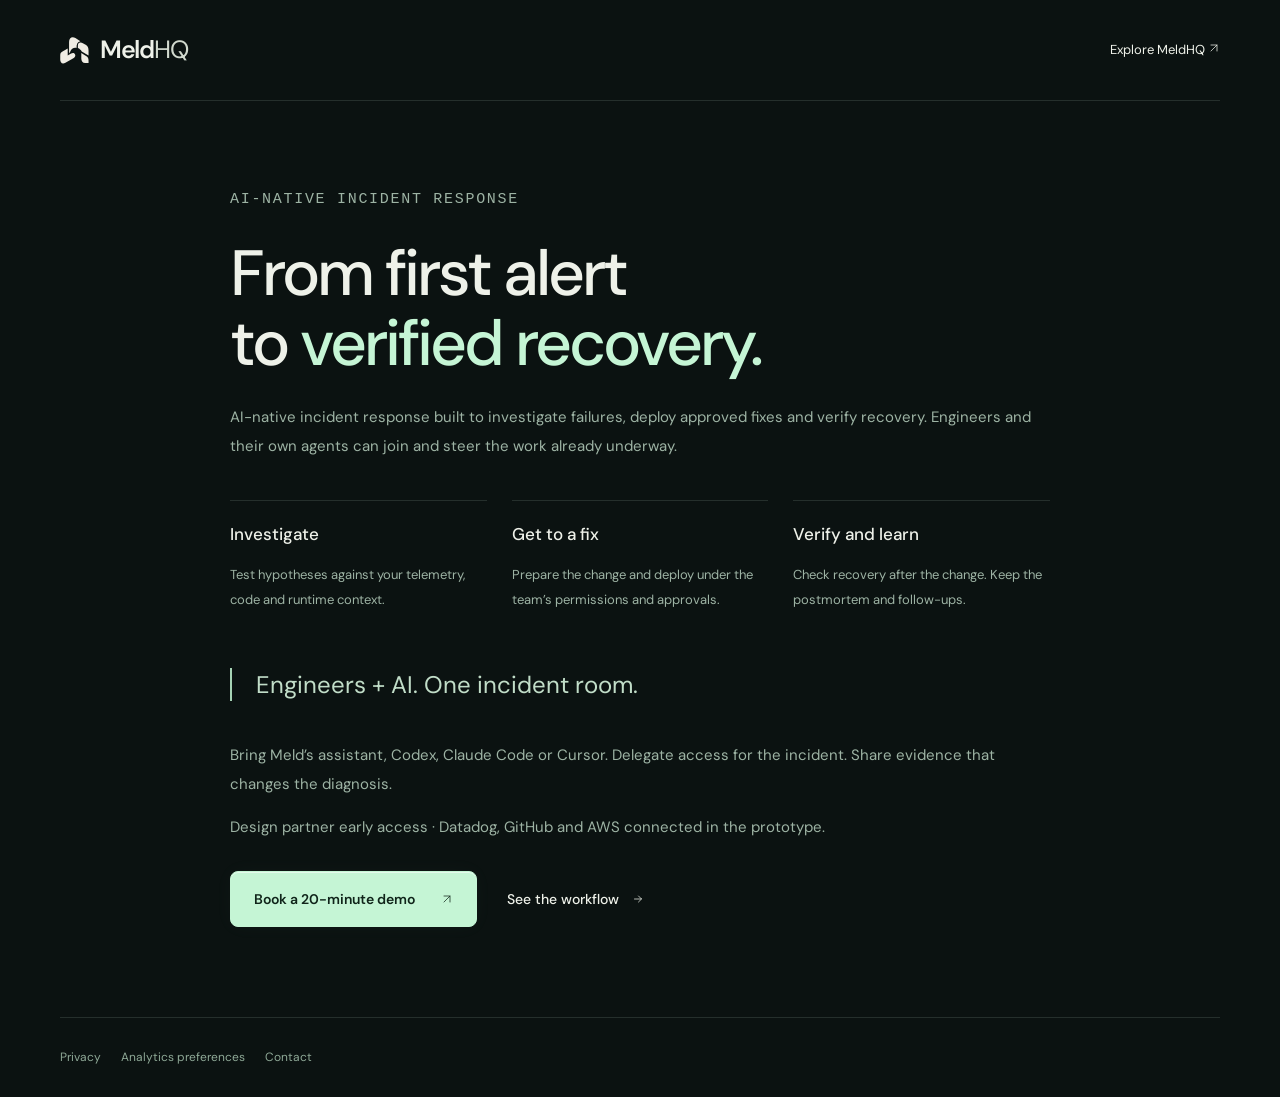
==== commit ea40c265: "Polish responsive spacing, icons, and requested footer copy Preserve real spaces across responsive l" ====
--- a/card.html
+++ b/card.html
@@ -1 +1 @@
-<!doctype html><html lang="en"><head><meta charset="UTF-8"><meta name="viewport" content="width=device-width,initial-scale=1"><meta name="theme-color" content="#101214"><title>MeldHQ | The overview</title><meta name="description" content="AI incident response, from first alert to verified recovery."><meta property="og:title" content="MeldHQ — From first alert to verified recovery."><meta property="og:description" content="Meld investigates. Your team can shape the investigation. The learning stays with you."><meta property="og:image" content="https://meldhq.net/assets/meldhq-social.png"><meta property="og:image:type" content="image/png"><meta property="og:image:width" content="1200"><meta property="og:image:height" content="630"><meta property="og:image:alt" content="MeldHQ. From first alert to verified recovery."><meta name="twitter:card" content="summary_large_image"><meta name="twitter:image" content="https://meldhq.net/assets/meldhq-social.png"><link rel="canonical" href="https://meldhq.net/card.html"><link rel="icon" href="favicon.svg" type="image/svg+xml"><link rel="stylesheet" href="website.css?v=20261018-redesign"><script src="analytics-config.js?v=1" defer></script><script src="analytics.js?v=2" defer></script><script src="website.js?v=20261018-redesign" defer></script></head><body><header class="nav wrap"><a class="brand" href="/" aria-label="MeldHQ home"><img src="meldhq-mark.svg" width="35" height="33" alt=""><span>Meld<span class="hq">HQ</span></span></a><nav><a href="/">Explore MeldHQ ↗</a></nav></header><main class="overview wrap"><p class="eyebrow">AI-NATIVE INCIDENT RESPONSE</p><h1>From first alert<br>to <span>verified recovery.</span></h1><p>AI-native incident response built to investigate failures, deploy approved fixes and verify recovery. Engineers and their own agents can join and steer the work already underway.</p><div class="overview-stages"><div><strong>Investigate</strong><p>Test hypotheses against your telemetry, code and runtime context.</p></div><div><strong>Get to a fix</strong><p>Prepare the change and deploy under the team’s permissions and approvals.</p></div><div><strong>Verify and learn</strong><p>Check recovery after the change. Keep the postmortem and follow-ups.</p></div></div><blockquote>The investigation belongs to the team, even when the agents belong to individuals.</blockquote><p>Bring Meld’s assistant, Codex, Claude Code or Cursor. Delegate access for the incident. Share evidence that changes the diagnosis.</p><p>Design partner early access · Datadog, GitHub and AWS connected in the prototype.</p><div class="hero-actions"><a class="button" href="https://calendar.app.google/288JiRyM8VTCZps88" data-event="demo_booking_clicked" data-placement="overview">Book a 20-minute demo ↗</a><a class="text-link" href="/#workflow" data-event="workflow_opened" data-placement="overview">See the workflow →</a></div></main><footer class="wrap"><span class="footer-tagline">Sricharan S Ravi &amp; Vidit Jain · Cofounders</span><div><a href="/privacy.html">Privacy</a><button class="plain-button" data-analytics-settings>Analytics preferences</button><a href="mailto:sricharanravi@meldhq.net">Contact</a></div></footer></body></html>
+<!doctype html><html lang="en"><head><meta charset="UTF-8"><meta name="viewport" content="width=device-width,initial-scale=1"><meta name="theme-color" content="#101214"><title>MeldHQ | The overview</title><meta name="description" content="AI incident response, from first alert to verified recovery."><meta property="og:title" content="MeldHQ — From first alert to verified recovery."><meta property="og:description" content="Meld investigates. Your team can shape the investigation. The learning stays with you."><meta property="og:image" content="https://meldhq.net/assets/meldhq-social.png"><meta property="og:image:type" content="image/png"><meta property="og:image:width" content="1200"><meta property="og:image:height" content="630"><meta property="og:image:alt" content="MeldHQ. From first alert to verified recovery."><meta name="twitter:card" content="summary_large_image"><meta name="twitter:image" content="https://meldhq.net/assets/meldhq-social.png"><link rel="canonical" href="https://meldhq.net/card.html"><link rel="icon" href="favicon.svg" type="image/svg+xml"><link rel="stylesheet" href="website.css?v=20261018-redesign"><script src="analytics-config.js?v=1" defer></script><script src="analytics.js?v=2" defer></script><script src="website.js?v=20261018-polish-1" defer></script></head><body><header class="nav wrap"><a class="brand" href="/" aria-label="MeldHQ home"><img src="meldhq-mark.svg" width="35" height="33" alt=""><span>Meld<span class="hq">HQ</span></span></a><nav><a href="/">Explore MeldHQ <svg aria-hidden="true" width="12" height="12" viewBox="0 0 24 24" fill="none" stroke="currentColor" stroke-width="1.5" stroke-linecap="round" stroke-linejoin="round"><path d="M6 18 18 6M6 6h12v12"/></svg></a></nav></header><main class="overview wrap"><p class="eyebrow">AI-NATIVE INCIDENT RESPONSE</p><h1>From first alert<br> to <span>verified recovery.</span></h1><p>AI-native incident response built to investigate failures, deploy approved fixes and verify recovery. Engineers and their own agents can join and steer the work already underway.</p><div class="overview-stages"><div><strong>Investigate</strong><p>Test hypotheses against your telemetry, code and runtime context.</p></div><div><strong>Get to a fix</strong><p>Prepare the change and deploy under the team’s permissions and approvals.</p></div><div><strong>Verify and learn</strong><p>Check recovery after the change. Keep the postmortem and follow-ups.</p></div></div><blockquote>Engineers + AI. One incident room.</blockquote><p>Bring Meld’s assistant, Codex, Claude Code or Cursor. Delegate access for the incident. Share evidence that changes the diagnosis.</p><p>Design partner early access · Datadog, GitHub and AWS connected in the prototype.</p><div class="hero-actions"><a class="button" href="https://calendar.app.google/288JiRyM8VTCZps88" data-event="demo_booking_clicked" data-placement="overview">Book a 20-minute demo <svg aria-hidden="true" width="12" height="12" viewBox="0 0 24 24" fill="none" stroke="currentColor" stroke-width="1.5" stroke-linecap="round" stroke-linejoin="round"><path d="M6 18 18 6M6 6h12v12"/></svg></a><a class="text-link" href="/#workflow" data-event="workflow_opened" data-placement="overview">See the workflow <svg aria-hidden="true" focusable="false" width="12" height="12" viewBox="0 0 24 24" fill="none" stroke="currentColor" stroke-width="1.5" stroke-linecap="round" stroke-linejoin="round"><path d="M5 12h14m-6-6 6 6-6 6"/></svg></a></div></main><footer class="wrap"><div><a href="/privacy.html">Privacy</a><button class="plain-button" data-analytics-settings>Analytics preferences</button><a href="mailto:sricharanravi@meldhq.net">Contact</a></div></footer></body></html>
